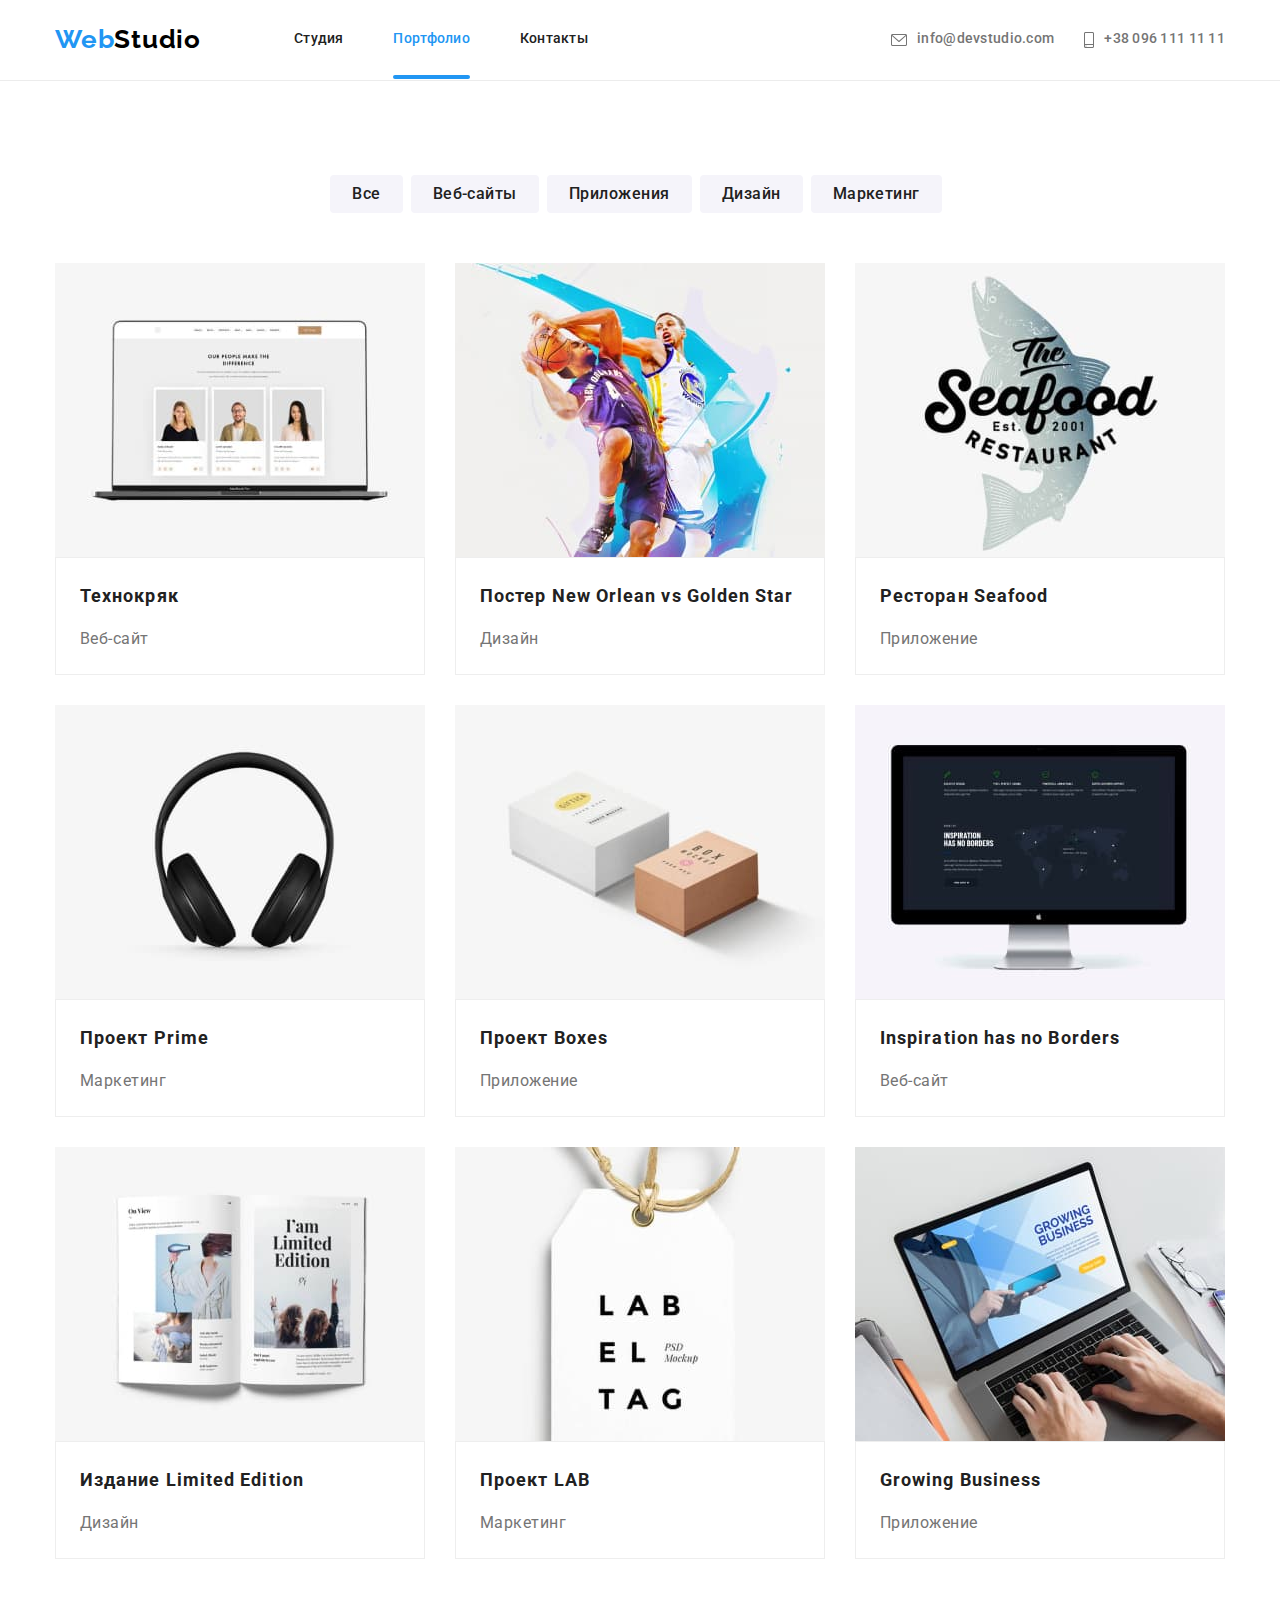
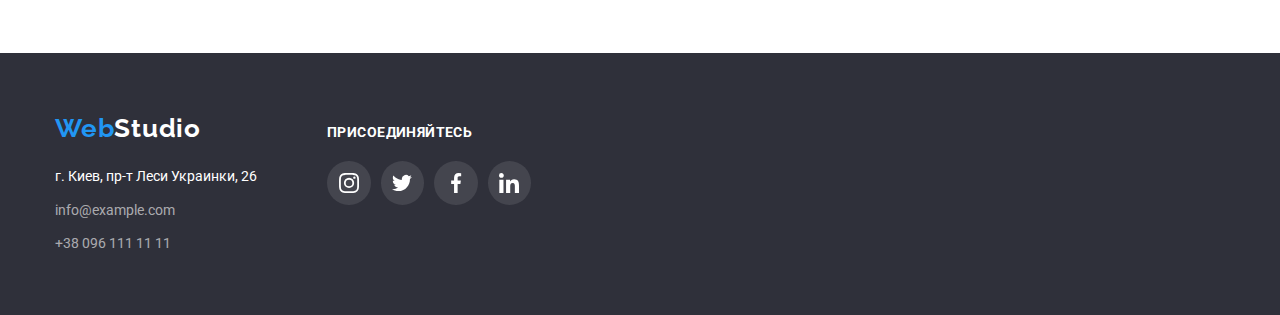
==== portfolio.html @ 1b3f319a "hw-07 start" ====
<!DOCTYPE html>
<html lang="en">
    <head>
        <meta charset="UTF-8">
        <!--  <meta name="viewport" content="width=device-width" initial-scale="1.0"> -->

        <link rel="preconnect" href="https://fonts.googleapis.com">
        <link rel="preconnect" href="https://fonts.gstatic.com" crossorigin>
        <link href="https://fonts.googleapis.com/css2?family=Raleway:wght@700&family=Roboto:wght@400;500;700;900&display=swap"
            rel="stylesheet">

     <!-- <link rel="stylesheet" href="./css/reset.css">  -->
        <link rel="stylesheet" href="./css/styles.css">
        <link rel="stylesheet" href="https://cdn.jsdelivr.net/npm/modern-normalize@1.1.0/modern-normalize.min.css">
        
        <title>portfolio</title>
    </head>
    <body>
        <header class="main-header">
            <div class="container box">
                <div class="logo main-logo">
                    <a href="#" class="logo-web" id="1">Web<span class=" logo-studio logo-web">Studio</span>
                    </a>
                </div>
                <nav>
                    <ul class="navigation">
                        <li class="nav-list"><a class="nav-link" href="./index.html">Студия</a></li>
                        <li class="nav-list">
                                <a class="nav-link port-nav-link-list port-portfolio" href="./portfolio.html">Портфолио</a>
                        </li>
                        <li class="nav-list"><a class="nav-link" href="">Кoнтакты</a></li>
                    </ul>
                </nav>
        
                <!-- e-mail address -->
                <a class="email" href="mailto:info@devstudio.com">info@devstudio.com</a>
                <!-- phone number-->
                <a class="tel" href="tel:+380961111111">+38 096 111 11 11</a>
            </div>
        </header>

        <main>

            <section class="port-main">
                <div class="container">
                    <div class="port-background">
                        
                        <ul class="port-filters">
                            <li><button class="port-button port-all" type="button">Все</button></li>
                            <li><button class="port-button port-web" type="button">Веб-сайты</button></li>
                            <li><button class="port-button port-apps" type="button">Приложeния</button></li>
                            <li><button class="port-button port-design" type="button">Дизайн</button></li>
                            <li><button class="port-button port-marketing" type="button">Маркетинг</button></li>
                           </ul>     

                        <ul class="port-projects">
                            <li class="port-project">
                                <div class="port-overlay-overflow">
                                    <div class="port-overlay">
                                            <p class="port-overlay-text">Ресурс предлагает комплексные предложения с разным уровнем функционала и сервисов. Все
                                                это позволит посетителю получить
                                                исчерпывающие сведения  о компании или частном лице.</p>
                                    </div>
                                </div>
                                <img src="./images/portfolio/Технокряк.jpg" class="photo" alt="фото">
                                <div class="port-title-link">
                                    <h3 class="port-title">Технокряк</h3>
                                    <p class="port-link">Веб-сайт</p>
                                </div>

                                
                            </li>
                            <li class="port-project">
                            <div class="port-overlay-overflow">
                                <div class="port-overlay">
                                    <p class="port-overlay-text">Ресурс предлагает...</p>
                                </div>
                            </div>
                                    <img src="./images/portfolio/ПостерNewOrleanvsGoldenStar.jpg" class="photo" alt="фото">
                                
                                <div class="port-title-link">
                                    <h3 class="port-title">Постер New Orlean vs Golden Star</h3>
                                    <p class="port-link">Дизайн</p>
                                </div>
                               
                            </li>
                            <li class="port-project">
                                <div class="port-overlay-overflow">
                                    <div class="port-overlay">
                                        <p class="port-overlay-text">Ресурс предлагает...</p>
                                    </div>
                                </div>
                                <img src="./images/portfolio/РесторанSeafood.jpg" class="photo" alt="фото">
                                <div class="port-title-link">
                                    <h3 class="port-title">Ресторан Seafood</h3>
                                    <p class="port-link">Приложение</p>
                                </div>
                            </li>
                            <li class="port-project">
                                <div class="port-overlay-overflow">
                                    <div class="port-overlay">
                                        <p class="port-overlay-text">Ресурс предлагает...</p>
                                    </div>
                                </div>
                                <img src="./images/portfolio/ПроектPrime.jpg" class="photo" alt="фото">
                                <div class="port-title-link">
                                    <h3 class="port-title">Проект Prime</h3>
                                    <p class="port-link">Маркетинг</p>
                                </div>
                            </li>
                            <li class="port-project">
                                <div class="port-overlay-overflow">
                                    <div class="port-overlay">
                                        <p class="port-overlay-text">Ресурс предлагает...</p>
                                    </div>
                                </div>
                                <img src="./images/portfolio/ПроектBoxes.jpg" class="photo" alt="фото">
                                <div class="port-title-link">
                                    <h3 class="port-title">Проект Boxes</h3>
                                    <p class="port-link">Приложение</p>
                                </div>
                            </li>
                            <li class="port-project">
                                <div class="port-overlay-overflow">
                                    <div class="port-overlay">
                                        <p class="port-overlay-text">Ресурс предлагает...</p>
                                    </div>
                                </div>
                                <img src="./images/portfolio/InspirationhasnoBorders.jpg" class="photo" alt="фото">
                                <div class="port-title-link">
                                    <h3 class="port-title">Inspiration has no Borders</h3>
                                    <p class="port-link">Веб-сайт</p>
                                </div>
                            </li>
                            <li class="port-project">
                                <div class="port-overlay-overflow">
                                    <div class="port-overlay">
                                        <p class="port-overlay-text">Ресурс предлагает...</p>
                                    </div>
                                </div>
                                <img src="./images/portfolio/ИзданиеLimitedEdition.jpg" class="photo" alt="фото">
                                <div class="port-title-link">
                                    <h3 class="port-title">Издание Limited Edition</h3>
                                    <p class="port-link">Дизайн</p>
                                </div>
                            </li>
                            <li class="port-project">
                                <div class="port-overlay-overflow">
                                    <div class="port-overlay">
                                        <p class="port-overlay-text">Ресурс предлагает...</p>
                                    </div>
                                </div>
                                <img src="./images/portfolio/ПроектLAB.jpg" class="photo" alt="фото">
                                <div class="port-title-link">
                                    <h3 class="port-title">Проект LAB</h3>
                                    <p class="port-link">Маркетинг</p>
                                </div>
                            </li>
                            <li class="port-project">
                                <div class="port-overlay-overflow">
                                    <div class="port-overlay">
                                        <p class="port-overlay-text">Ресурс предлагает...</p>
                                    </div>
                                </div>
                                <img src="./images/portfolio/GrowingBusiness.jpg" class="photo" alt="фото">
                                <div class="port-title-link">
                                    <h3 class="port-title">Growing Business</h3>
                                    <p class="port-link">Приложение</p>
                                </div>
                            </li>
                        </ul>
                    </div>
                </div>
            </section>

        </main>

        <footer class="footer">
            <div class="container footer-blocks">
                <div>
                    <div class="logo logo-footer">
                        <a href="" class="logo-web" id="1">Web<span class="logo-web logo-studio-footer">Studio</span>
                        </a>
                    </div>
                    <address class="address">
                        <p class="address-link address-city">г. Киев, пр-т Леси Украинки, 26</p>
                        <!-- e-mail address -->
                        <a href="mailto:info@example.com" class="address-link email-footer">info@example.com</a>
                        <!-- phone number-->
                        <a href="tel:+380961111111" class="address-link tel-footer">+38 096 111 11 11</a>
                    </address>
                </div>
                <div class="footer-social">
                    <p class="footer-list">Присоединяйтесь</p>
                    <ul class="footer-icons">
                        <li class="team-icon-list">
                            <a href="#" alt="social network" class="team-a-icons  footer-a-icons">
                                <svg class="team-list">
                                    <use href="./images/main/team-symbols.svg#icon-instagram" class="footer-icon">
                                    </use>
                                </svg>
                            </a>
                        </li>
                        <li class="team-icon-list">
                            <a href="#" alt="social network" class="team-a-icons  footer-a-icons">
                                <svg class="team-list">
                                    <use href="./images/main/team-symbols.svg#icon-twitter" class="footer-icon">
                                    </use>
                                </svg>
                            </a>
                        </li>
                        <li class="team-icon-list">
                            <a href="#" alt="social network" class="team-a-icons  footer-a-icons">
                                <svg class="team-list">
                                    <use href="./images/main/team-symbols.svg#icon-facebook" class="footer-icon">
                                    </use>
                                </svg>
                            </a>
                        </li>
                        <li class="team-icon-list">
                            <a href="#" alt="social network" class="team-a-icons  footer-a-icons">
                                <svg class="team-list">
                                    <use href="./images/main/team-symbols.svg#icon-linkedin" class="footer-icon">
                                    </use>
                                </svg>
                            </a>
                        </li>
                    </ul>
                </div>
            </div>
        </footer>
    </body>
</html>
---- css/styles.css ----
:root {
    --accent-color: #2196F3;
}

h1,
h2,
h3,
h4,
p {
    margin-top: 0;
    margin-bottom: 0;
    padding: 0;
}

img {
    display: block;
    padding-left: 0;
}

body {
    margin-left: auto;
    margin-right: auto;
}

html,
body, 
header,
footer,
.port-main {
    font-family: 'Roboto';
    font-style: normal;
    box-sizing: border-box;
    text-decoration: none;
}

link {
    text-decoration: none;
}

button {
    cursor: pointer;
    padding: 0;
}

ul, 
nl {
    list-style-type: NONE;
    font-size: 0;
    padding: 0;
}

.container {
    width: 1200px;
    margin-left: auto;
    margin-right: auto;
    padding-left: 15px;
    padding-right: 15px;
    box-sizing: border-box;
}

/*==================== HEADER ====================*/
.main-header {
    border-bottom: 1px solid #ECECEC;
}

.box { 
    padding-top: 24px;
    padding-bottom: 25px;   
    display: flex;
    align-items: center;
}

.main-logo {
    margin-right: 93px;
}

.logo {
    font-family: 'Raleway', sans-serif;
    font-weight: 700;
    font-size: 26px;
    line-height: 1.19;
    letter-spacing: 0.03em;
    text-decoration: none;
}

.logo-web {
    text-decoration: #FFF ;
    color: #2196F3;
    transition-property: text-decoration;
    transition: text-decoration 250ms cubic-bezier(0.4, 0, 0.2, 1);
}

.logo-studio {
    text-decoration: #FFF;
    color: #000000;
}

.logo-web:hover,
.logo-web:focus {
    text-decoration: 2px solid var(--accent-color) underline;
}

.navigation {
    top: 32px;
    width: 294px;
    display: flex;
    justify-content: space-between;
}

.nav-link {
    font-weight: 500;
    font-size: 14px;
    line-height: 1.14;
    letter-spacing: 0.02em;
    text-decoration: none;
    color: #212121;
    transition-property: color;
    transition: color 250ms cubic-bezier(0.4, 0, 0.2, 1);
}

.nav-list {
    position: relative;
}

     .nav-link-list::after,
.port-nav-link-list::after {
    content: "";

    position: absolute;
    left: 0;
    top:calc(50% + 40px - 4px);
    width: 100%;
    height: 4px;
    background-color: #2196F3;
    border-radius: 2px;
}

.nav-link:hover,
.nav-link:focus {
    color: var(--accent-color);
}

.nav-mail {
    position: relative;
}

.email {
    margin-right: 30px;
    margin-left: auto;
}

.email,
.tel {
    display: block;
    font-weight: 500;
    font-size: 14px;
    line-height: 1.14;
    letter-spacing: 0.02em;
    text-decoration: none;

    color: #757575;
    transition-property: color;
    transition: color 250ms cubic-bezier(0.4, 0, 0.2, 1);
}

.email::before,
.tel::before {
    content: "";
    display: inline-block;
    vertical-align: middle;
    margin-right: 10px;
    background-repeat: no-repeat;
    background-size: contain;
    color: #757575;
    fill: #757575;
}

.email::before {
    width: 16px;
    height: 12px;
    background-image: url(../images/main/header/envelope.svg);
    fill: #757575;
    transition-property: background-image;
    transition: background-image 250ms cubic-bezier(0.4, 0, 0.2, 1);
}

.tel::before {
    width: 10px;
    height: 16px;
    background-image: url(../images/main/header/smartphone.svg);
    transition-property: background-image;
    transition: background-image 250ms cubic-bezier(0.4, 0, 0.2, 1)
}

.tel:hover::before,
.tel:focus::before {
    background-image: url(../images/main/header/smartphone-hover.svg);
}

.email:hover::before,
.email:focus::before {    
    background-image: url(../images/main/header/envelope-hover.svg);
}

.email:hover,
.email:focus,
.tel:hover,
.tel:focus {
    color: var(--accent-color);
}


/*==================== /HEADER ====================*/








/*==================== MAIN ====================*/


/* =================== MODAL ====================*/

.backdrop {
    position: fixed;
    top: 0;
    left: 0;
    width: 100%;
    height: 100%;
    background-color: rgba(0, 0, 0, 0.1);
    opacity: 1;
    transition: opacity 250ms cubic-bezier(0.4, 0, 0.2, 1);
}

.backdrop.is-hidden {
    opacity: 0;
    pointer-events: none;
    transform: translate(-50%, -50%) scale(1.1);
}

.backdrop.is-hidden .modal {
    opacity: 0;
}

.modal {
    position: absolute;
    top: 50%;
    left: 50%;
    width: 528px;
    min-height: 581px;
    padding: 40px;
    transform: translate(-50%, -50%) scale(1);
    opacity: 1;

    background: #FFFFFF;
    box-shadow: 0px 1px 3px rgba(0, 0, 0, 0.12), 
                0px 1px 1px rgba(0, 0, 0, 0.14), 
                0px 2px 1px rgba(0, 0, 0, 0.2);
    border-radius: 4px;
    
    transition: transform 250ms cubic-bezier(0.4, 0, 0.2, 1),
                  opacity 250ms cubic-bezier(0.4, 0, 0.2, 1);
}

.mdl-button {
    position: absolute;
    top: 8px;
    right: 8px;
    width: 30px;
    height: 30px;
    border: 0;
    margin: 0;
    background-color: #fff;
}

.cls-mdl-button-svg {
    height: 30px;
    width: 30px;
    fill: #000000;
    border-radius: 50%;
    border: 1px solid rgba(0, 0, 0, 0.1);
    transition: fill 250ms cubic-bezier(0.4, 0, 0.2, 1);
}

.cls-mdl-button-svg:hover,
.cls-mdl-button-svg:focus {
    fill: var(--accent-color);
}

.form-title {
    font-weight: 700;
    font-size: 20px;
    line-height: 1.15;
    text-align: center;
    letter-spacing: 0.03em;
    margin-bottom: 12px;

    color: #212121;
}

.form-input {
    display: flex;
    flex-direction: column;
    margin-bottom: 10px;
}

.form-list-name {
    display: flex;
    flex-direction: column;
    margin-bottom: 4px;
    font-weight: 400;
    font-size: 12px;
    line-height: 1.12;
    letter-spacing: 0.01em;

    color: #757575;
}

.form-input-field {
    width: 100%;
    padding: 11px 12px;
    padding-left: 42px;
    /* border: 1px solid rgba(33, 33, 33, 0.2); */
    border: none;
    border-radius: 4px;
    font-size: 14px;
    outline: none;
}

.f-svg {
    position: relative;
    margin-bottom: 10px;
    cursor: pointer;
    border: 1px solid rgba(33, 33, 33, 0.2);
    border-radius: 4px;
    transition: border-color 250ms cubic-bezier(0.4, 0, 0.2, 1);
}

.f-svg:hover,
.f-svg:focus {
    /* fill: var(--accent-color); */
    border: 1px solid var(--accent-color);
    /* border-radius: 4px; */
}

.form-svg {
    position: absolute;
    content: "";
    display: inline-block;
    top: 50%;
    left: 12px;
    transform: translateY(-50%);
    background-repeat: no-repeat;
    background-size: contain;
    width: 18px;
    height: 18px;
    fill: #212121;
    transition: fill 250ms cubic-bezier(0.4, 0, 0.2, 1);
} 

.f-svg:hover .form-svg {
    fill: var(--accent-color);
}

.f-svg:focus .form-svg {
    fill: var(--accent-color);
}

.form-solusion {
    font-weight: 400;
    font-size: 14px;
    line-height: 1.71;
    letter-spacing: 0.03em;
    margin-bottom: 30px;

    color: #757575;
}

.form-button {
    display: flex;
    align-items: center;
    text-align: center;
    margin-left: auto;
    margin-right: auto;
    font-weight: 700;
    font-size: 16px;
    line-height: 1.98;
    
    letter-spacing: 0.06em;
    padding: 10px 55px;
    color: #FFFFFF;
    background: #188CE8;
    /* box-shadow: 0px 4px 4px rgba(0, 0, 0, 0.15); */
    border-radius: 4px;
    border-color: #188CE8;
    transition: border-color 250ms cubic-bezier(0.4, 0, 0.2, 1),
                box-shadow 250ms cubic-bezier(0.4, 0, 0.2, 1);
}

.form-button:hover,
.form-button:focus {
    box-shadow: 0px 4px 4px rgba(0, 0, 0, 0.15);
}

.form-input-field input::placeholder {
    color: #757575;
}

.label-checkbox {
    position: relative;
    display: inline-block;
    align-items: center;
    text-align: right;
    padding-right: 12px;
    margin-bottom: 30px;
    width: 100%;
    font-weight: 400;
    font-size: 14px;
    line-height: 1.71;
    letter-spacing: 0.03em;
    color: #757575;
}

/* .visuality-hidden {
    position: absolute;
    width: 1px;
    height: 1px;
    padding: 0;
    margin: -1px;
    border: 0;
    clip: rect(0 0 0 0);
    overflow: hidden;
} */

.form-checkbox  {
    appearance: none;
    position: absolute;
    left: 12px;
    top: 50%;
    transform: translateY(-50%);
    width: 16px;
    height: 15px;
    background-image: url(../images/icon-not-check.svg);
}

.form-checkbox:checked {
    background-image: url(../images/icon-check.svg);
}

.contract {
    font-weight: 400;
    font-size: 14px;
    line-height: 1.71;
    letter-spacing: 0.03em;
    color: var(--accent-color);
}

.form-comment {
    resize: none;
    font-weight: 400;
    font-size: 14px;
    line-height: 1.12;
    letter-spacing: 0.01em;
    padding: 12px 16px;
}

/* =================== /MODAL ====================*/





/* =================== HERO ======================*/
.hero {    
    width: 1600px;
    margin-left: auto;
    margin-right: auto;
    padding-top: 200px;
    align-items: center;
    padding-bottom: 200px;
}

.with-img {
    background-image: 
        linear-gradient(to top,
        rgba(47, 48, 58, 0.4),
        rgba(47, 48, 58, 0.4)),
        url("../images/main/bckgrnd-img.jpg"),
        linear-gradient(to top,
                #2F303A,
                #2F303A);
        content: "";
        background-repeat: no-repeat;
}

.hero-title {
    font-weight: 900;
    font-size: 44px;
    line-height: 1.36;
    text-align: center;
    letter-spacing: 0.06em;
    text-transform: uppercase;
    color: #FFFFFF;
    margin-bottom: 30px;
}

.button {
    width: 200px;
    height: 50px;
    margin-right: auto;
    margin-left: auto;
    display: block;

    background: #2196F3;
    border: 0px;
    box-shadow: 0px 4px 4px rgba(0, 0, 0, 0.15);
    border-radius: 4px;

    font-weight: 700;
    font-size: 16px;
    line-height: 1.88;
    align-items: center;
    text-align: center;
    letter-spacing: 0.06em;
    color: #FFFFFF;

    /* transition-property: background-color;
    transition-duration: 250ms;*/
    transition-property: background-color;
    transition: 250ms cubic-bezier(0.4, 0, 0.2, 1);
}

.button:hover,
.button:focus {
    background-color: tomato;
    border-color: #FFFFFF;
}

/* =================== /HERO ====================*/








/* =================== destination ====================*/

.destination {
    padding-top: 94px;
    padding-bottom: 94px;
}

.destination-item {
    display: flex;
    justify-content: space-between;
}

.destination-box {
    width:calc((100% - 30px*3)/4) ;
    font-size: 1rem;
}

.dest-befor {
    height: 120px;
    display: flex;
    justify-content: center;
    align-items: center;
    background-color: #F5F4FA;
    border: none;
    transition-property: filter, border;
    transition: filter 250ms cubic-bezier(0.4, 0, 0.2, 1),
                border 250ms cubic-bezier(0.4, 0, 0.2, 1);
}

.dest-befor:hover {
    filter: drop-shadow(0px 4px 4px rgba(0, 0, 0, 0.25));
    border: 1px solid #000000;
}

.dest-img {
    width: 70px;
    height: 70px;
}
/* =================== /destination ====================*/





/* =================== business-photo ====================*/
.title-item {
    font-weight: 700;
    font-size: 14px;
    line-height: 1.14;
    letter-spacing: 0.03em;
    text-transform: uppercase;
    padding-top: 30px;
    margin-bottom: 10px;
    color: #212121;
}

.link {
    font-weight: 400;
    font-size: 14px;
    line-height: 1.71;
    letter-spacing: 0.03em;
    color: #757575;
}

.business-photo {
    padding-bottom: 94px;
}

.business-photo-title {
    text-align: center;
    font-weight: 700;
    font-size: 36px;
    line-height: 1.17;
    letter-spacing: 0.03em;
    margin-bottom: 50px;

    color: #212121;
}

.business-photo-item {
    display: flex;
    flex-direction: row;
    justify-content: space-between;
}

.business-photo-img {
    position: relative;
    width: calc((100% - 30px*2)/3);
}

.business-block {
    position: absolute;
    width: 100%;
    height: 70px;
    align-items: center;
    bottom: 0;
    display: flex;
    justify-content:  center;

    background-color: rgba(47, 48, 58, 0.8);
}

.bsn-info {
    font-weight: 700;
    font-size: 14px;
    line-height: 1.12;
    /* text-align: center; */
    letter-spacing: 0.03em;
    text-transform: uppercase;

    color: #FFFFFF;
}



/* =================== /business-photo ====================*/









/* =================== personal ====================*/
.personal {
    background-color: #F5F4FA;
    padding-top: 94px;
    padding-bottom: 94px;
}

.personal-title {
    font-style: normal;
    font-weight: 700;
    font-size: 36px;
    line-height: 1.17;
    text-align: center;
    letter-spacing: 0.03em;
    margin-bottom: 50px;

    color: #212121;
}

.team {
    display: flex;
    justify-content: space-between;
}

.own-data {
    background: #FFFFFF; 
    text-align: center;
}

.name-job {
    box-shadow: 
        0px 1px 3px rgba(0, 0, 0, 0.12), 
        0px 1px 1px rgba(0, 0, 0, 0.14), 
        0px 2px 1px rgba(0, 0, 0, 0.2);
    border-radius: 0px 0px 4px 4px; 
}

.name {
    padding-top: 30px;
    padding-bottom: 10px;
    font-weight: 500;
    font-size: 16px;
    line-height: 1.17;
    letter-spacing: 0.03em;

    color: #212121;
}

.job-name {
    font-weight: 400;
    font-size: 16px;
    line-height: 1.19;

    color: #757575;
}

.team-icons {
    display: flex;
    padding: 16px 32px 30px 32px;
    justify-content: space-between;
    fill: #AFB1B8;
}

.team-icon-list {
    width:calc((100% - 3 * 10px)/4);
}

.team-a-icons {
    width: 100%;
    height: 44px;
    border-radius: 50%;
    display: flex;
    justify-content: center;
    align-items: center;
    background-color: #fff;
    border-color: #FFFFFF;
    fill: #AFB1B8;
    transition-property: fill;
    transition: fill 250ms cubic-bezier(0.4, 0, 0.2, 1),
                background-color 250ms cubic-bezier(0.4, 0, 0.2, 1)
}

.team-a-icons:hover,
.team-a-icons:focus {
    border-radius: 50%;
    fill: #FFFFFF;
    background-color: #2196F3;
    border: #2196F3;
    outline: none;
}

.team-list {
    content: "";
    background-repeat: no-repeat;
    width: 20px;
    height: 20px;
    background-size: contain;
}
/* =================== /personal ====================*/





/* =================== clients ====================*/
.clients {
    padding: 94px 0px;
}

.clients-title {
    margin-bottom: 50px;
    font-weight: 700;
    font-size: 36px;
    line-height: 42px;
    text-align: center;
    letter-spacing: 0.03em;

    color: #212121;
}

.clients-icons {
    display: flex;
    justify-content: space-between;
}

.clients-icon-list {
    width:calc((100% - 5*30px)/6);
    height: 92px;
}

.clients-link {
    width: 100%;
    height: 100%;
    display: flex;
    justify-content: center;
    align-items: center;
    background-color: #fff;
    border: 1px solid #AFB1B8;
    border-radius: 4px;
    fill: #AFB1B8;
    transition-property: fill;
    transition: fill 250ms cubic-bezier(0.4, 0, 0.2, 1),
                border 250ms cubic-bezier(0.4, 0, 0.2, 1);
}

.clients-link:focus,
.clients-link:hover {
    outline: none;
    border: 1px solid var(--accent-color);
    fill: var(--accent-color);
}

.clients-list {
    width: 106px;
    height: 60px;
    border: none;
}
/* =================== /clients ====================*/


/*==================== /MAIN ====================*/




/*==================== FOOTER ====================*/
.footer {
    background-color: #2F303A;
    padding: 60px 0px;
    /*  margin-top: -85px; */
    display: flex;
    flex-direction: column;
}

.footer-blocks {
    display: flex;
}

.logo-footer {
    margin-bottom: 20px;
}

.logo-studio-footer {
    color: #FFFFFF;
}

.address {
    color: rgba(255, 255, 255, 0.6);
    display: flex;
    flex-direction: column;
    font-style: normal;
}

.address-link {
    font-weight: 400;
    font-size: 14px;
    line-height: 1.74;
    color: rgba(255, 255, 255, 0.6);
    text-decoration: none;
}

.email-footer {
    margin: 10px 0 8px 0;
}

.address-city {
    color: #FFFFFF;
}

.footer-social {
    padding-left: 70px;
    padding-top: 12px;
    margin-right: 93px;
}

.footer-list {
    font-weight: 700;
    font-size: 14px;
    line-height: 1.12;
    letter-spacing: 0.03em;
    text-transform: uppercase;
    margin-bottom: 20px;

    color: #FFFFFF;
}

.footer-icons {
    display: flex;
    justify-content: space-between;
    width: 204px;
}

.footer-a-icons {
    border: 0;
    border-radius: 50%;
    background: rgba(255, 255, 255, 0.1);
    fill: #FFFFFF;
    outline: none;
    transition-property: background-color;
    transition: background-color 250ms cubic-bezier(0.4, 0, 0.2, 1);
}

.footer-a-icons:hover,
.footer-a-icon:focus {
    background-color: #2196F3;
    outline: none;
}

.footer-form {
    padding-top: 12px;
}

.footer-form-title {
    margin-bottom: 20px;
    font-weight: 700;
    font-size: 14px;
    line-height: 1.12;
    letter-spacing: 0.03em;
    text-transform: uppercase;

    color: #FFFFFF;
}

.footer-input {
    width: 358px;
    padding: 15px 16px;
    padding: 14px 16px;
    margin-right: 12px;
    font-size: 16px;
    color: #FFF;
    background-color: #2F303A;
    border: 1px solid rgba(255, 255, 255, 0.3);
    filter: drop-shadow(0px 4px 4px rgba(0, 0, 0, 0.15));
    border-radius: 4px;
}

.footer-form-btn {
    position: relative;
    text-align: start;
    padding: 0 28px;
    width: 200px;
    height: 50px;
    cursor: pointer;

    font-weight: 700;
    font-size: 16px;
    line-height: 1.75;
    letter-spacing: 0.06em;    
    color: #FFF;
    background: #2196F3;
    box-shadow: 0px 4px 4px rgba(0, 0, 0, 0.15);
    border-radius: 4px;
    border-color: #2196F3;
    outline: none;
}

.footer-send-svg {
    position: absolute;
    top: 50%;
    right: 28px;
    transform: translateY(-50%);
    content: "";
    width: 24px;
    height: 24px;
    
    padding: 0;
    background-repeat: no-repeat;
    background-size: contain;
    
    fill: #FFF;
}

.f-s {
    width: 24px;
    height: 24px;
}

/*==================== /FOOTER ====================*/









/*==================== PORTFOLIO-MAIN ====================*/
/*
.port-background {
    filter: drop-shadow(0px 4px 4px rgba(0, 0, 0, 0.25));
} */

.port-portfolio {
    color: var(--accent-color);
}
.port-main {
    padding: 94px 0px 94px 0px;
}

.port-box {
    display: flex;
    flex-direction: row;
    align-items: center;
}

.port-filters {
    margin-bottom: 50px;
    justify-content: center;
    display: flex;
    flex-direction: row;
    text-align: center;
}

.port-button {
    padding: 6px 22px;
    background-color: #F5F4FA;
    font-weight: 500;
    font-size: 16px;
    line-height: 1.625;
    letter-spacing: 0.03em;
    margin-right: 8px;
    border-radius: 4px;
    border: #F5F4FA;
    
    color: #212121;
    transition-property: filter;
    transition: filter 250ms cubic-bezier(0.4, 0, 0.2, 1),
        background-color 250ms cubic-bezier(0.4, 0, 0.2, 1),
        color 250ms cubic-bezier(0.4, 0, 0.2, 1);
}

.port-button:hover,
.port-button:focus {
    background-color: #2196F3;
    color: #FFFFFF;
    filter: drop-shadow(0px 4px 4px rgba(0, 0, 0, 0.25));
    outline: none;
}

.port-projects {
    display: flex;
    flex-wrap: wrap;
    gap: 30px;
}

.port-project {
    position: relative;
    width:calc((100% - 2*30px)/3);
    background: #FFFFFF;
    overflow: hidden;
    transition-property: filter;
    transition: filter 250ms cubic-bezier(0.4, 0, 0.2, 1);
}

.port-overlay-overflow {
    display: inline-block;
    content: "";
    position: absolute;
    top: 0;
    left: 0;
    width: 100%;
    height: 294px;
    overflow: hidden;
}

.port-overlay {
    display: inline-block;
    content: "";
    position: absolute;
    top: 0;
    left: 0;
    width: 100%;
    height: 100%;
    padding: 63px 24px;
    background-color: var(--accent-color);
    opacity: 0.9;
    /* background: rgba(33, 150, 243, 0.9); */
    outline: var(--accent-color);
    transform: translateY(100%);
    transition-property: transform;
    transition: transform 250ms cubic-bezier(0.4, 0, 0.2, 1);
}

.port-overlay-text {
    font-weight: 400;
    font-size: 18px;
    line-height: 1.56;
    letter-spacing: 0.03em;

    color: #FFFFFF;
}

.port-project:hover .port-overlay {
    transform: translateY(0%);
}

.port-project:hover {
    filter: drop-shadow(0px 4px 4px rgba(0, 0, 0, 0.25));   
}

.port-title-link {
    padding: 20px 24px 20px 24px;
    border: 1px solid #EEEEEE;
}

.port-title {
    margin-bottom: 10px;
    font-weight: 700;
    font-size: 18px;
    line-height: 2;
    letter-spacing: 0.06em;

    color: #212121;
}

.port-link {
    font-weight: 400;
    font-size: 16px;
    line-height: 1.88;
    letter-spacing: 0.03em;

    color: #757575;
}

/*==================== /PORT-MAIN ====================*/
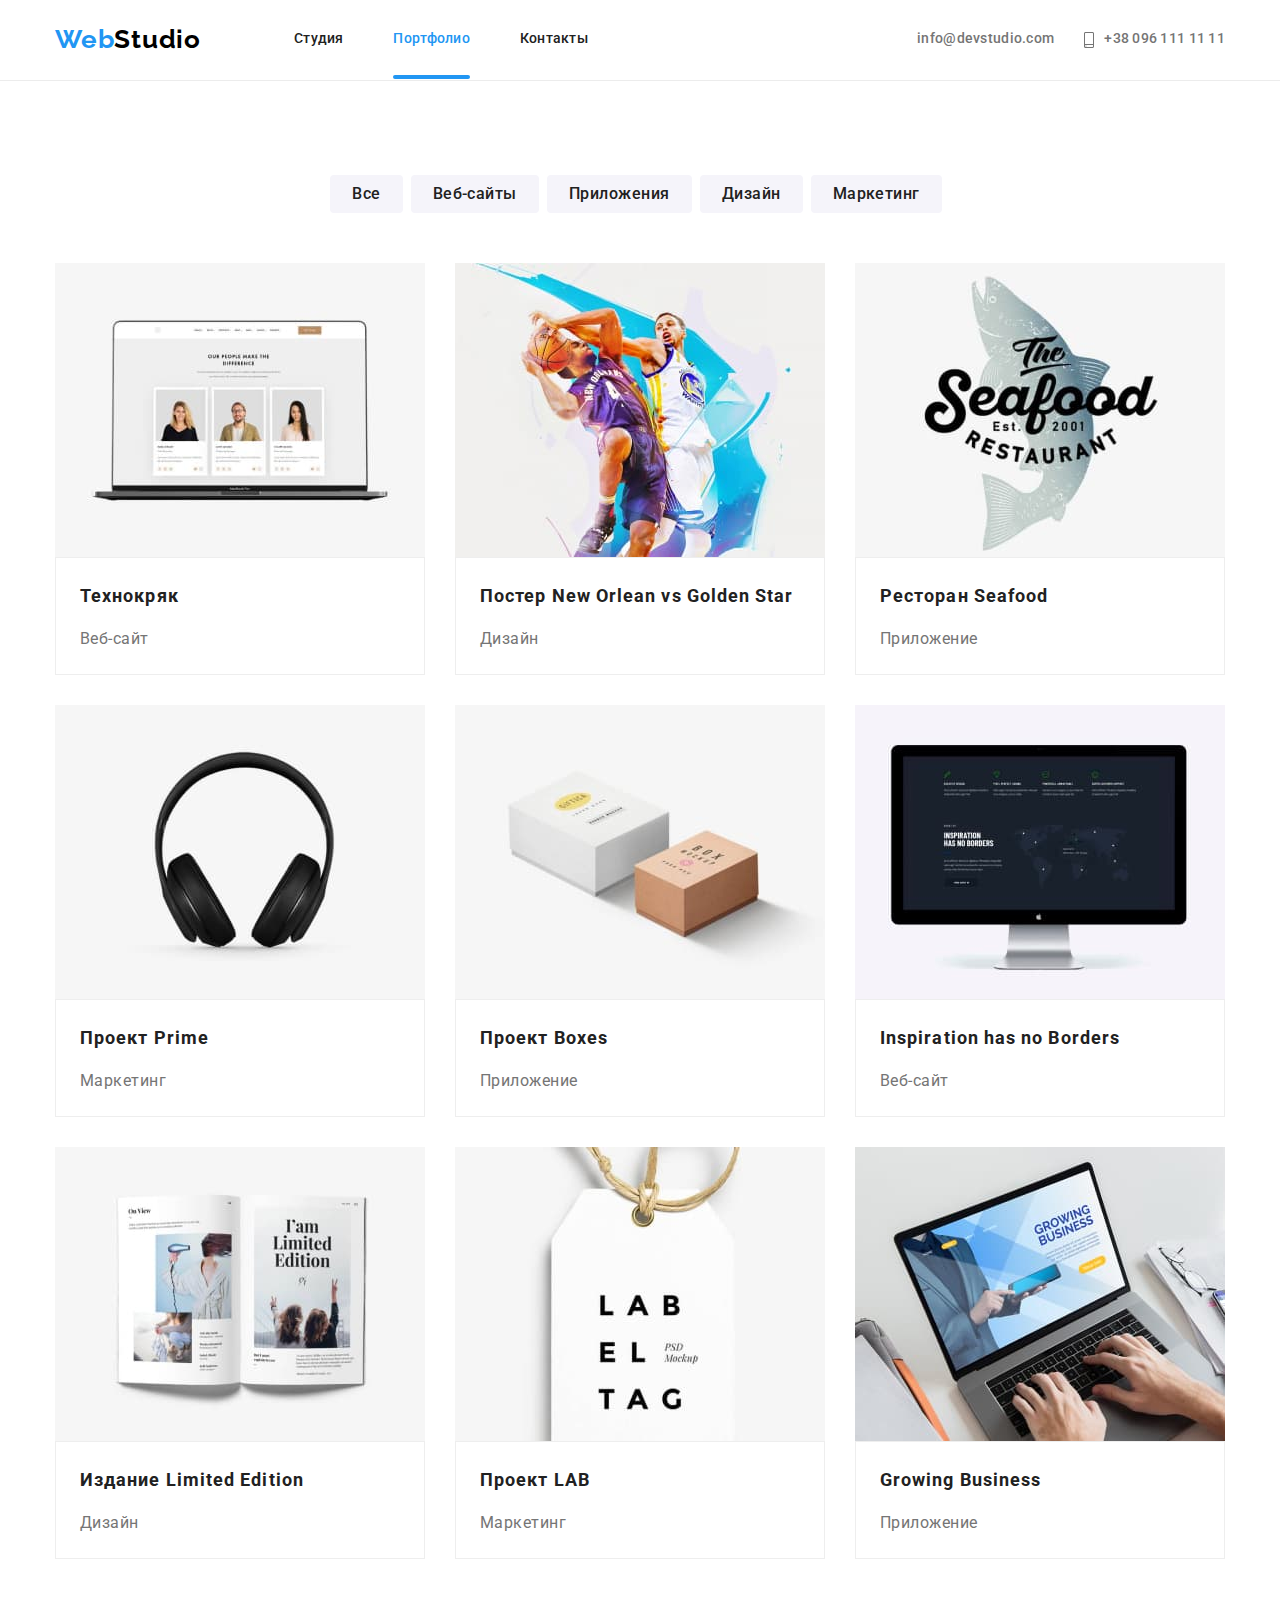
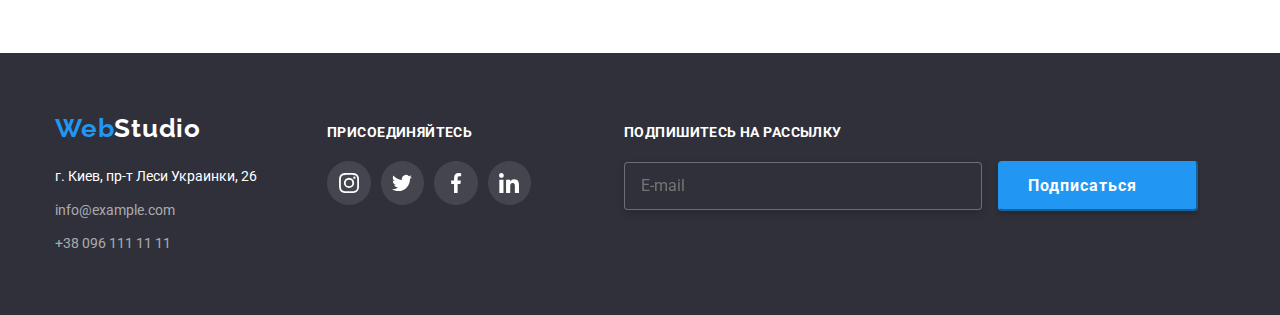
==== commit bd2acc60: "first" ====
--- a/portfolio.html
+++ b/portfolio.html
@@ -195,9 +195,18 @@
                     <p class="footer-list">Присоединяйтесь</p>
                     <ul class="footer-icons">
                         <li class="team-icon-list">
+                            <a href="https://www.instagram.com
+                " alt="instagram" class="team-a-icons  footer-a-icons">
+                                <svg class="team-list">
+                                    <use href="./images/sprite.svg#instagram" class="footer-icon">
+                                    </use>
+                                </svg>
+                            </a>
+                        </li>
+                        <li class="team-icon-list">
                             <a href="#" alt="social network" class="team-a-icons  footer-a-icons">
                                 <svg class="team-list">
-                                    <use href="./images/main/team-symbols.svg#icon-instagram" class="footer-icon">
+                                    <use href="./images/sprite.svg#twitter" class="footer-icon">
                                     </use>
                                 </svg>
                             </a>
@@ -205,7 +214,7 @@
                         <li class="team-icon-list">
                             <a href="#" alt="social network" class="team-a-icons  footer-a-icons">
                                 <svg class="team-list">
-                                    <use href="./images/main/team-symbols.svg#icon-twitter" class="footer-icon">
+                                    <use href="./images/sprite.svg#facebook" class="footer-icon">
                                     </use>
                                 </svg>
                             </a>
@@ -213,21 +222,22 @@
                         <li class="team-icon-list">
                             <a href="#" alt="social network" class="team-a-icons  footer-a-icons">
                                 <svg class="team-list">
-                                    <use href="./images/main/team-symbols.svg#icon-facebook" class="footer-icon">
-                                    </use>
-                                </svg>
-                            </a>
-                        </li>
-                        <li class="team-icon-list">
-                            <a href="#" alt="social network" class="team-a-icons  footer-a-icons">
-                                <svg class="team-list">
-                                    <use href="./images/main/team-symbols.svg#icon-linkedin" class="footer-icon">
+                                    <use href="./images/sprite.svg#linkedin" class="footer-icon">
                                     </use>
                                 </svg>
                             </a>
                         </li>
                     </ul>
                 </div>
+                <form class="footer-form">
+                    <h3 class="footer-form-title">Подпишитесь на рассылку</h3>
+                    <input type="email" placeholder="E-mail" class="footer-input">
+                    <button type="submit" class="footer-form-btn">Подписаться
+                        <svg class="footer-send-svg">
+                            <use href="./modal/modal-symbols.svg#send" class="f-s"></use>
+                        </svg>
+                    </button>
+                </form>
             </div>
         </footer>
     </body>
--- a/css/styles.css
+++ b/css/styles.css
@@ -1,14 +1,17 @@
 :root {
     --accent-color: #2196F3;
-}
+    --main-color-light-theme: #212121;
+    --main-color-dark-theme: #FFFFFF;
+}
+
+
 
 h1,
 h2,
 h3,
 h4,
 p {
-    margin-top: 0;
-    margin-bottom: 0;
+    margin: 0;
     padding: 0;
 }
 
@@ -58,6 +61,10 @@
     box-sizing: border-box;
 }
 
+section {
+    margin-bottom: 94px;
+}
+
 /*==================== HEADER ====================*/
 .main-header {
     border-bottom: 1px solid #ECECEC;
@@ -113,7 +120,7 @@
     line-height: 1.14;
     letter-spacing: 0.02em;
     text-decoration: none;
-    color: #212121;
+    color: var(--main-color-light-theme);
     transition-property: color;
     transition: color 250ms cubic-bezier(0.4, 0, 0.2, 1);
 }
@@ -151,7 +158,7 @@
 
 .email,
 .tel {
-    display: block;
+    display: inline-block;
     font-weight: 500;
     font-size: 14px;
     line-height: 1.14;
@@ -159,7 +166,6 @@
     text-decoration: none;
 
     color: #757575;
-    transition-property: color;
     transition: color 250ms cubic-bezier(0.4, 0, 0.2, 1);
 }
 
@@ -171,16 +177,24 @@
     margin-right: 10px;
     background-repeat: no-repeat;
     background-size: contain;
-    color: #757575;
-    fill: #757575;
-}
-
+    /* color: #757575; */
+    fill: red;
+}
+
+/* envelope */
 .email::before {
+    content: "";
+    display: inline-block;
     width: 16px;
     height: 12px;
-    background-image: url(../images/main/header/envelope.svg);
+    vertical-align: middle;
+    margin-right: 10px;
+    background-repeat: no-repeat;
+    background-size: contain;
+    /* background-color: #655092; */
+    background-image: url(../images/sprite.svg#envelope);
+    
     fill: #757575;
-    transition-property: background-image;
     transition: background-image 250ms cubic-bezier(0.4, 0, 0.2, 1);
 }
 
@@ -298,7 +312,7 @@
     letter-spacing: 0.03em;
     margin-bottom: 12px;
 
-    color: #212121;
+    color: var(--main-color-light-theme);
 }
 
 .form-input {
@@ -357,7 +371,7 @@
     background-size: contain;
     width: 18px;
     height: 18px;
-    fill: #212121;
+    fill: var(--main-color-light-theme);
     transition: fill 250ms cubic-bezier(0.4, 0, 0.2, 1);
 } 
 
@@ -391,7 +405,7 @@
     
     letter-spacing: 0.06em;
     padding: 10px 55px;
-    color: #FFFFFF;
+    color: var(--main-color-dark-theme);
     background: #188CE8;
     /* box-shadow: 0px 4px 4px rgba(0, 0, 0, 0.15); */
     border-radius: 4px;
@@ -472,19 +486,18 @@
 
 
 
-
 /* =================== HERO ======================*/
 .hero {    
     width: 1600px;
     margin-left: auto;
     margin-right: auto;
     padding-top: 200px;
+    padding-bottom: 200px;
     align-items: center;
-    padding-bottom: 200px;
 }
 
 .with-img {
-    background-image: 
+    background-image:
         linear-gradient(to top,
         rgba(47, 48, 58, 0.4),
         rgba(47, 48, 58, 0.4)),
@@ -503,7 +516,7 @@
     text-align: center;
     letter-spacing: 0.06em;
     text-transform: uppercase;
-    color: #FFFFFF;
+    color: var(--main-color-dark-theme);
     margin-bottom: 30px;
 }
 
@@ -525,7 +538,7 @@
     align-items: center;
     text-align: center;
     letter-spacing: 0.06em;
-    color: #FFFFFF;
+    color: var(--main-color-dark-theme);
 
     /* transition-property: background-color;
     transition-duration: 250ms;*/
@@ -536,7 +549,7 @@
 .button:hover,
 .button:focus {
     background-color: tomato;
-    border-color: #FFFFFF;
+    border-color: var(--main-color-dark-theme);
 }
 
 /* =================== /HERO ====================*/
@@ -550,10 +563,9 @@
 
 /* =================== destination ====================*/
 
-.destination {
-    padding-top: 94px;
+/* .destination {
     padding-bottom: 94px;
-}
+} */
 
 .destination-item {
     display: flex;
@@ -592,8 +604,8 @@
 
 
 
-/* =================== business-photo ====================*/
-.title-item {
+
+.destination-title-item {
     font-weight: 700;
     font-size: 14px;
     line-height: 1.14;
@@ -601,10 +613,10 @@
     text-transform: uppercase;
     padding-top: 30px;
     margin-bottom: 10px;
-    color: #212121;
-}
-
-.link {
+    color: var(--main-color-light-theme);
+}
+
+.destination-link {
     font-weight: 400;
     font-size: 14px;
     line-height: 1.71;
@@ -612,9 +624,13 @@
     color: #757575;
 }
 
-.business-photo {
+
+
+/* =================== business-photo ====================*/
+
+/* .business-photo {
     padding-bottom: 94px;
-}
+} */
 
 .business-photo-title {
     text-align: center;
@@ -624,7 +640,7 @@
     letter-spacing: 0.03em;
     margin-bottom: 50px;
 
-    color: #212121;
+    color: var(--main-color-light-theme);
 }
 
 .business-photo-item {
@@ -658,11 +674,8 @@
     letter-spacing: 0.03em;
     text-transform: uppercase;
 
-    color: #FFFFFF;
-}
-
-
-
+    color: var(--main-color-dark-theme);
+}
 /* =================== /business-photo ====================*/
 
 
@@ -676,8 +689,6 @@
 /* =================== personal ====================*/
 .personal {
     background-color: #F5F4FA;
-    padding-top: 94px;
-    padding-bottom: 94px;
 }
 
 .personal-title {
@@ -689,7 +700,7 @@
     letter-spacing: 0.03em;
     margin-bottom: 50px;
 
-    color: #212121;
+    color: var(--main-color-light-theme);
 }
 
 .team {
@@ -698,7 +709,7 @@
 }
 
 .own-data {
-    background: #FFFFFF; 
+    background: var(--main-color-dark-theme); 
     text-align: center;
 }
 
@@ -718,7 +729,7 @@
     line-height: 1.17;
     letter-spacing: 0.03em;
 
-    color: #212121;
+    color: var(--main-color-light-theme);
 }
 
 .job-name {
@@ -748,7 +759,7 @@
     justify-content: center;
     align-items: center;
     background-color: #fff;
-    border-color: #FFFFFF;
+    border-color: var(--main-color-dark-theme);
     fill: #AFB1B8;
     transition-property: fill;
     transition: fill 250ms cubic-bezier(0.4, 0, 0.2, 1),
@@ -778,9 +789,9 @@
 
 
 /* =================== clients ====================*/
-.clients {
+/* .clients {
     padding: 94px 0px;
-}
+} */
 
 .clients-title {
     margin-bottom: 50px;
@@ -790,7 +801,7 @@
     text-align: center;
     letter-spacing: 0.03em;
 
-    color: #212121;
+    color: var(--main-color-light-theme);
 }
 
 .clients-icons {
@@ -856,7 +867,7 @@
 }
 
 .logo-studio-footer {
-    color: #FFFFFF;
+    color: var(--main-color-dark-theme);
 }
 
 .address {
@@ -879,7 +890,7 @@
 }
 
 .address-city {
-    color: #FFFFFF;
+    color: var(--main-color-dark-theme);
 }
 
 .footer-social {
@@ -896,7 +907,7 @@
     text-transform: uppercase;
     margin-bottom: 20px;
 
-    color: #FFFFFF;
+    color: var(--main-color-dark-theme);
 }
 
 .footer-icons {
@@ -909,7 +920,7 @@
     border: 0;
     border-radius: 50%;
     background: rgba(255, 255, 255, 0.1);
-    fill: #FFFFFF;
+    fill: var(--main-color-dark-theme);
     outline: none;
     transition-property: background-color;
     transition: background-color 250ms cubic-bezier(0.4, 0, 0.2, 1);
@@ -933,7 +944,7 @@
     letter-spacing: 0.03em;
     text-transform: uppercase;
 
-    color: #FFFFFF;
+    color: var(--main-color-dark-theme);
 }
 
 .footer-input {
@@ -1010,7 +1021,7 @@
     color: var(--accent-color);
 }
 .port-main {
-    padding: 94px 0px 94px 0px;
+    padding-top: 94px;
 }
 
 .port-box {
@@ -1038,7 +1049,7 @@
     border-radius: 4px;
     border: #F5F4FA;
     
-    color: #212121;
+    color: var(--main-color-light-theme);
     transition-property: filter;
     transition: filter 250ms cubic-bezier(0.4, 0, 0.2, 1),
         background-color 250ms cubic-bezier(0.4, 0, 0.2, 1),
@@ -1048,7 +1059,7 @@
 .port-button:hover,
 .port-button:focus {
     background-color: #2196F3;
-    color: #FFFFFF;
+    color: var(--main-color-dark-theme);
     filter: drop-shadow(0px 4px 4px rgba(0, 0, 0, 0.25));
     outline: none;
 }
@@ -1103,7 +1114,7 @@
     line-height: 1.56;
     letter-spacing: 0.03em;
 
-    color: #FFFFFF;
+    color: var(--main-color-dark-theme);
 }
 
 .port-project:hover .port-overlay {
@@ -1126,7 +1137,7 @@
     line-height: 2;
     letter-spacing: 0.06em;
 
-    color: #212121;
+    color: var(--main-color-light-theme);
 }
 
 .port-link {
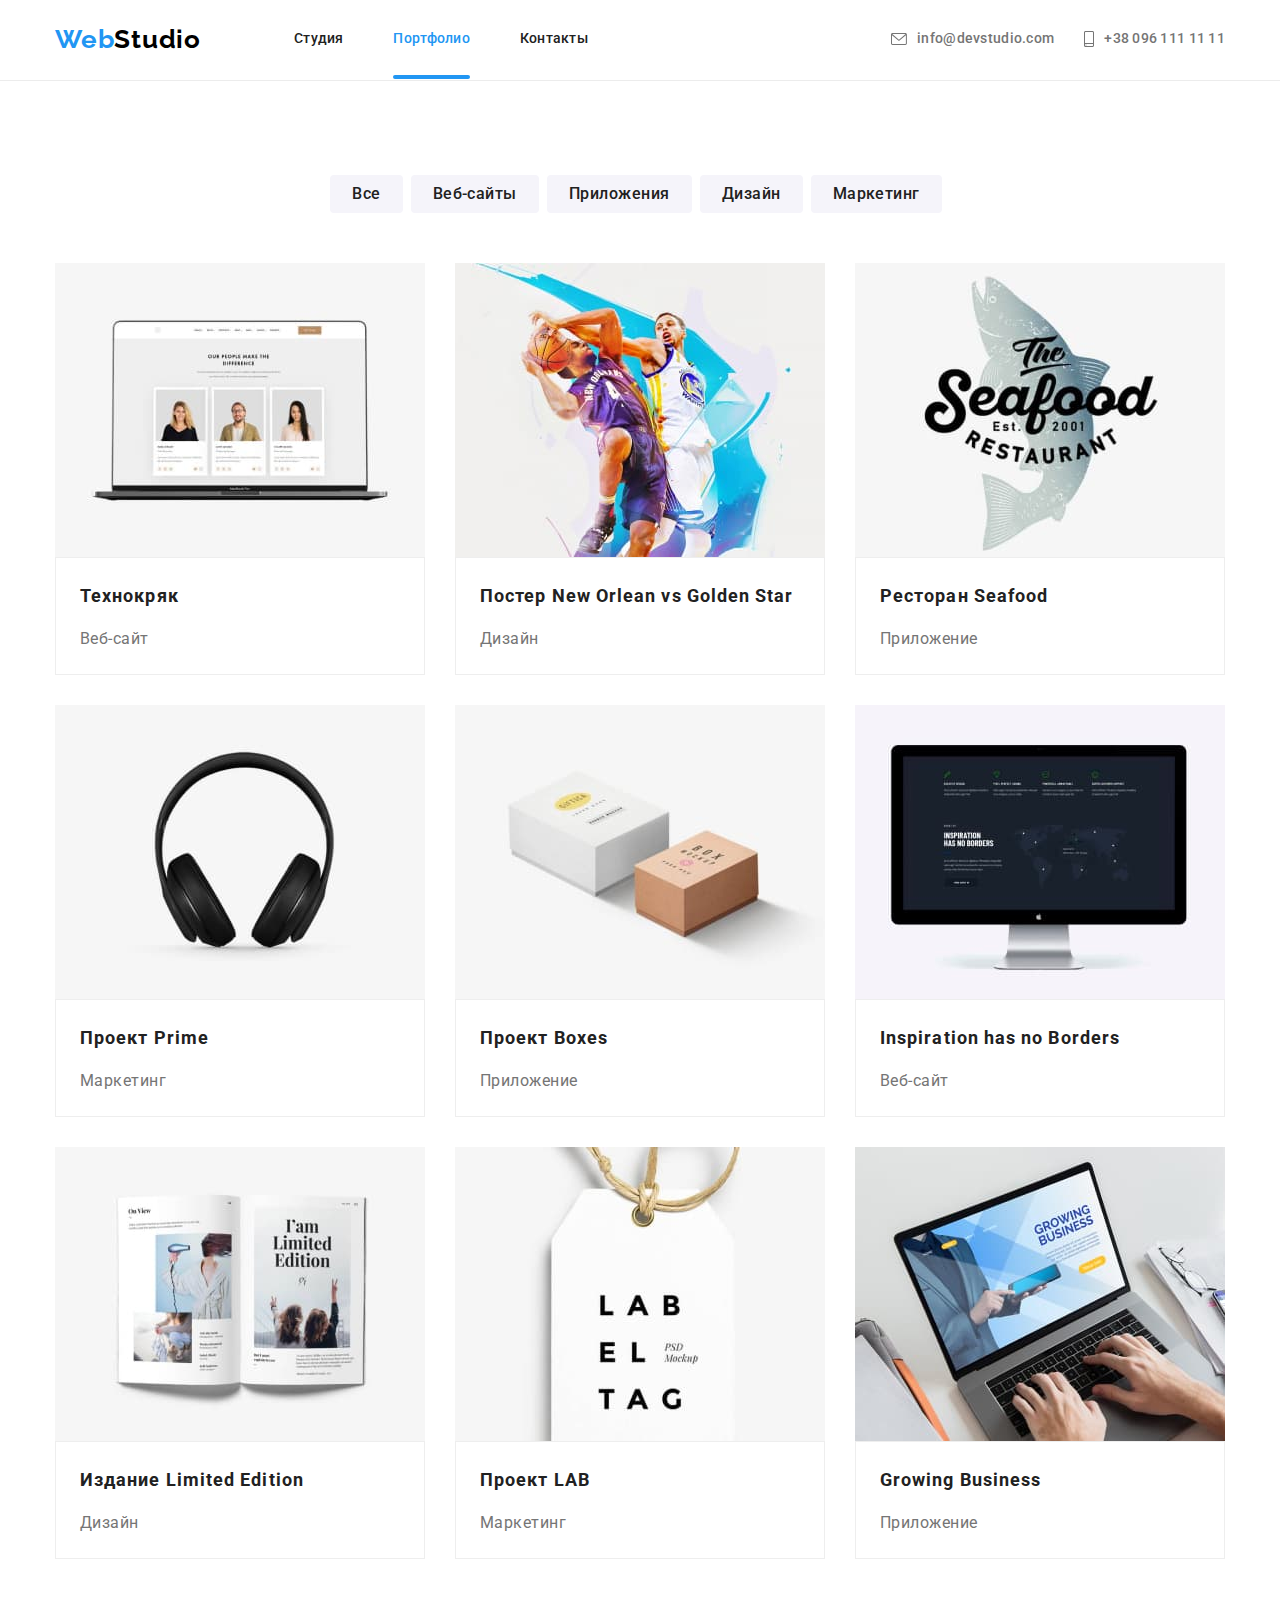
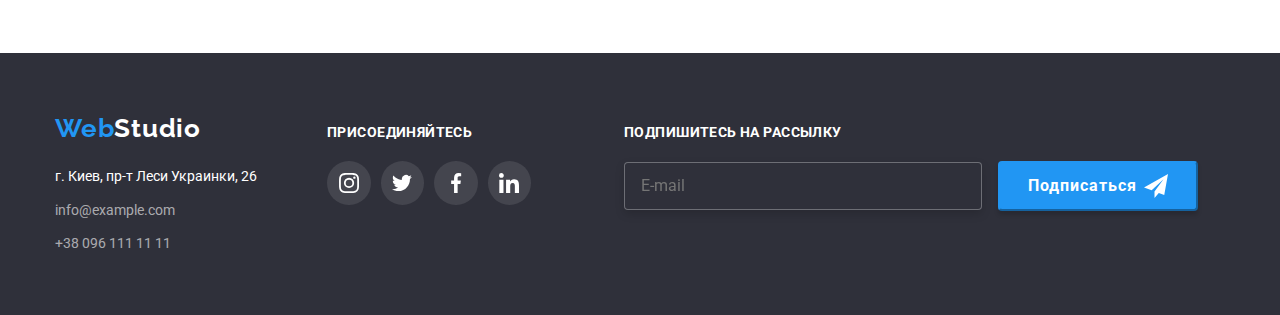
==== commit 2afd59b2: "clean" ====
--- a/portfolio.html
+++ b/portfolio.html
@@ -31,11 +31,21 @@
                         <li class="nav-list"><a class="nav-link" href="">Кoнтакты</a></li>
                     </ul>
                 </nav>
-        
-                <!-- e-mail address -->
-                <a class="email" href="mailto:info@devstudio.com">info@devstudio.com</a>
+
+                <a class="header-contacts email" href="mailto:info@devstudio.com">
+                    <svg class="envelope">
+                        <use href="./images/sprite.svg#envelope"></use>
+                    </svg>
+                    info@devstudio.com</a>
+                
                 <!-- phone number-->
-                <a class="tel" href="tel:+380961111111">+38 096 111 11 11</a>
+                
+                <a class="header-contacts tel" href="tel:+380961111111">
+                    <svg class="smartphone">
+                        <use href="./images/sprite.svg#smartphone"></use>
+                    </svg>+38 096 111 11 11
+                </a>
+                
             </div>
         </header>
 
@@ -234,7 +244,7 @@
                     <input type="email" placeholder="E-mail" class="footer-input">
                     <button type="submit" class="footer-form-btn">Подписаться
                         <svg class="footer-send-svg">
-                            <use href="./modal/modal-symbols.svg#send" class="f-s"></use>
+                            <use href="./images/sprite.svg#send" class="f-s"></use>
                         </svg>
                     </button>
                 </form>
--- a/css/styles.css
+++ b/css/styles.css
@@ -3,8 +3,6 @@
     --main-color-light-theme: #212121;
     --main-color-dark-theme: #FFFFFF;
 }
-
-
 
 h1,
 h2,
@@ -132,7 +130,6 @@
      .nav-link-list::after,
 .port-nav-link-list::after {
     content: "";
-
     position: absolute;
     left: 0;
     top:calc(50% + 40px - 4px);
@@ -147,8 +144,19 @@
     color: var(--accent-color);
 }
 
-.nav-mail {
-    position: relative;
+     /* ==== email, tel ======= */
+
+.header-contacts {
+    display: flex;
+    align-items: center;
+    font-weight: 500;
+    font-size: 14px;
+    line-height: 1.14;
+    letter-spacing: 0.02em;
+    text-decoration: none;
+
+    color: #757575;
+    transition: color 250ms cubic-bezier(0.4, 0, 0.2, 1);
 }
 
 .email {
@@ -156,73 +164,39 @@
     margin-left: auto;
 }
 
-.email,
-.tel {
-    display: inline-block;
-    font-weight: 500;
-    font-size: 14px;
-    line-height: 1.14;
-    letter-spacing: 0.02em;
-    text-decoration: none;
-
-    color: #757575;
-    transition: color 250ms cubic-bezier(0.4, 0, 0.2, 1);
-}
-
-.email::before,
-.tel::before {
-    content: "";
-    display: inline-block;
-    vertical-align: middle;
+.envelope,
+.smartphone {
     margin-right: 10px;
-    background-repeat: no-repeat;
+    padding: 0;
     background-size: contain;
-    /* color: #757575; */
-    fill: red;
-}
-
-/* envelope */
-.email::before {
-    content: "";
-    display: inline-block;
+    fill: #757575;
+
+    transition: fill 250ms cubic-bezier(0.4, 0, 0.2, 1);
+}
+
+.envelope {
     width: 16px;
     height: 12px;
-    vertical-align: middle;
-    margin-right: 10px;
-    background-repeat: no-repeat;
-    background-size: contain;
-    /* background-color: #655092; */
-    background-image: url(../images/sprite.svg#envelope);
-    
-    fill: #757575;
-    transition: background-image 250ms cubic-bezier(0.4, 0, 0.2, 1);
-}
-
-.tel::before {
+}
+
+.smartphone {
     width: 10px;
     height: 16px;
-    background-image: url(../images/main/header/smartphone.svg);
-    transition-property: background-image;
-    transition: background-image 250ms cubic-bezier(0.4, 0, 0.2, 1)
-}
-
-.tel:hover::before,
-.tel:focus::before {
-    background-image: url(../images/main/header/smartphone-hover.svg);
-}
-
-.email:hover::before,
-.email:focus::before {    
-    background-image: url(../images/main/header/envelope-hover.svg);
 }
 
 .email:hover,
 .email:focus,
 .tel:hover,
-.tel:focus {
+.tel:focus  {
     color: var(--accent-color);
 }
 
+.email:hover .envelope,
+.email:focus .envelope,
+.tel:hover .smartphone,
+.tel:focus .smartphone {
+    fill: var(--accent-color);
+}
 
 /*==================== /HEADER ====================*/
 
@@ -337,27 +311,19 @@
     width: 100%;
     padding: 11px 12px;
     padding-left: 42px;
-    /* border: 1px solid rgba(33, 33, 33, 0.2); */
     border: none;
     border-radius: 4px;
     font-size: 14px;
     outline: none;
+    cursor: pointer;
+    border: 1px solid rgba(33, 33, 33, 0.2);
+
+    transition: border 250ms cubic-bezier(0.4, 0, 0.2, 1);
 }
 
 .f-svg {
     position: relative;
     margin-bottom: 10px;
-    cursor: pointer;
-    border: 1px solid rgba(33, 33, 33, 0.2);
-    border-radius: 4px;
-    transition: border-color 250ms cubic-bezier(0.4, 0, 0.2, 1);
-}
-
-.f-svg:hover,
-.f-svg:focus {
-    /* fill: var(--accent-color); */
-    border: 1px solid var(--accent-color);
-    /* border-radius: 4px; */
 }
 
 .form-svg {
@@ -375,11 +341,13 @@
     transition: fill 250ms cubic-bezier(0.4, 0, 0.2, 1);
 } 
 
-.f-svg:hover .form-svg {
-    fill: var(--accent-color);
-}
-
-.f-svg:focus .form-svg {
+.form-input-field:hover,
+.form-input-field:focus {
+    border: 1px solid var(--accent-color);
+}
+
+.form-input-field:hover + .form-svg,
+.form-input-field:focus + .form-svg {
     fill: var(--accent-color);
 }
 
@@ -407,7 +375,6 @@
     padding: 10px 55px;
     color: var(--main-color-dark-theme);
     background: #188CE8;
-    /* box-shadow: 0px 4px 4px rgba(0, 0, 0, 0.15); */
     border-radius: 4px;
     border-color: #188CE8;
     transition: border-color 250ms cubic-bezier(0.4, 0, 0.2, 1),
@@ -438,7 +405,7 @@
     color: #757575;
 }
 
-/* .visuality-hidden {
+.visuality-hidden {
     position: absolute;
     width: 1px;
     height: 1px;
@@ -447,21 +414,27 @@
     border: 0;
     clip: rect(0 0 0 0);
     overflow: hidden;
-} */
-
-.form-checkbox  {
-    appearance: none;
+}
+
+.checkbox-check {
     position: absolute;
     left: 12px;
     top: 50%;
     transform: translateY(-50%);
     width: 16px;
     height: 15px;
-    background-image: url(../images/icon-not-check.svg);
-}
-
-.form-checkbox:checked {
-    background-image: url(../images/icon-check.svg);
+}
+
+.checkbox-not-check {
+    visibility: hidden;
+}
+
+.form-checkbox:checked + .checkbox-check{
+    visibility: hidden;
+}
+
+.form-checkbox:checked ~ .checkbox-not-check {
+    visibility: visible;
 }
 
 .contract {
@@ -540,9 +513,6 @@
     letter-spacing: 0.06em;
     color: var(--main-color-dark-theme);
 
-    /* transition-property: background-color;
-    transition-duration: 250ms;*/
-    transition-property: background-color;
     transition: 250ms cubic-bezier(0.4, 0, 0.2, 1);
 }
 
@@ -562,10 +532,6 @@
 
 
 /* =================== destination ====================*/
-
-/* .destination {
-    padding-bottom: 94px;
-} */
 
 .destination-item {
     display: flex;
@@ -598,12 +564,6 @@
     width: 70px;
     height: 70px;
 }
-/* =================== /destination ====================*/
-
-
-
-
-
 
 .destination-title-item {
     font-weight: 700;
@@ -624,13 +584,13 @@
     color: #757575;
 }
 
+/* =================== /destination ====================*/
+
+
+
 
 
 /* =================== business-photo ====================*/
-
-/* .business-photo {
-    padding-bottom: 94px;
-} */
 
 .business-photo-title {
     text-align: center;
@@ -670,7 +630,6 @@
     font-weight: 700;
     font-size: 14px;
     line-height: 1.12;
-    /* text-align: center; */
     letter-spacing: 0.03em;
     text-transform: uppercase;
 
@@ -789,9 +748,6 @@
 
 
 /* =================== clients ====================*/
-/* .clients {
-    padding: 94px 0px;
-} */
 
 .clients-title {
     margin-bottom: 50px;
@@ -843,7 +799,6 @@
 }
 /* =================== /clients ====================*/
 
-
 /*==================== /MAIN ====================*/
 
 
@@ -853,7 +808,6 @@
 .footer {
     background-color: #2F303A;
     padding: 60px 0px;
-    /*  margin-top: -85px; */
     display: flex;
     flex-direction: column;
 }
@@ -962,10 +916,10 @@
 
 .footer-form-btn {
     position: relative;
+    width: 200px;
+    height: 50px;
     text-align: start;
     padding: 0 28px;
-    width: 200px;
-    height: 50px;
     cursor: pointer;
 
     font-weight: 700;
@@ -1012,10 +966,6 @@
 
 
 /*==================== PORTFOLIO-MAIN ====================*/
-/*
-.port-background {
-    filter: drop-shadow(0px 4px 4px rgba(0, 0, 0, 0.25));
-} */
 
 .port-portfolio {
     color: var(--accent-color);
@@ -1101,7 +1051,6 @@
     padding: 63px 24px;
     background-color: var(--accent-color);
     opacity: 0.9;
-    /* background: rgba(33, 150, 243, 0.9); */
     outline: var(--accent-color);
     transform: translateY(100%);
     transition-property: transform;
@@ -1149,4 +1098,4 @@
     color: #757575;
 }
 
-/*==================== /PORT-MAIN ====================*/
+/*==================== /PORT-MAIN ====================*/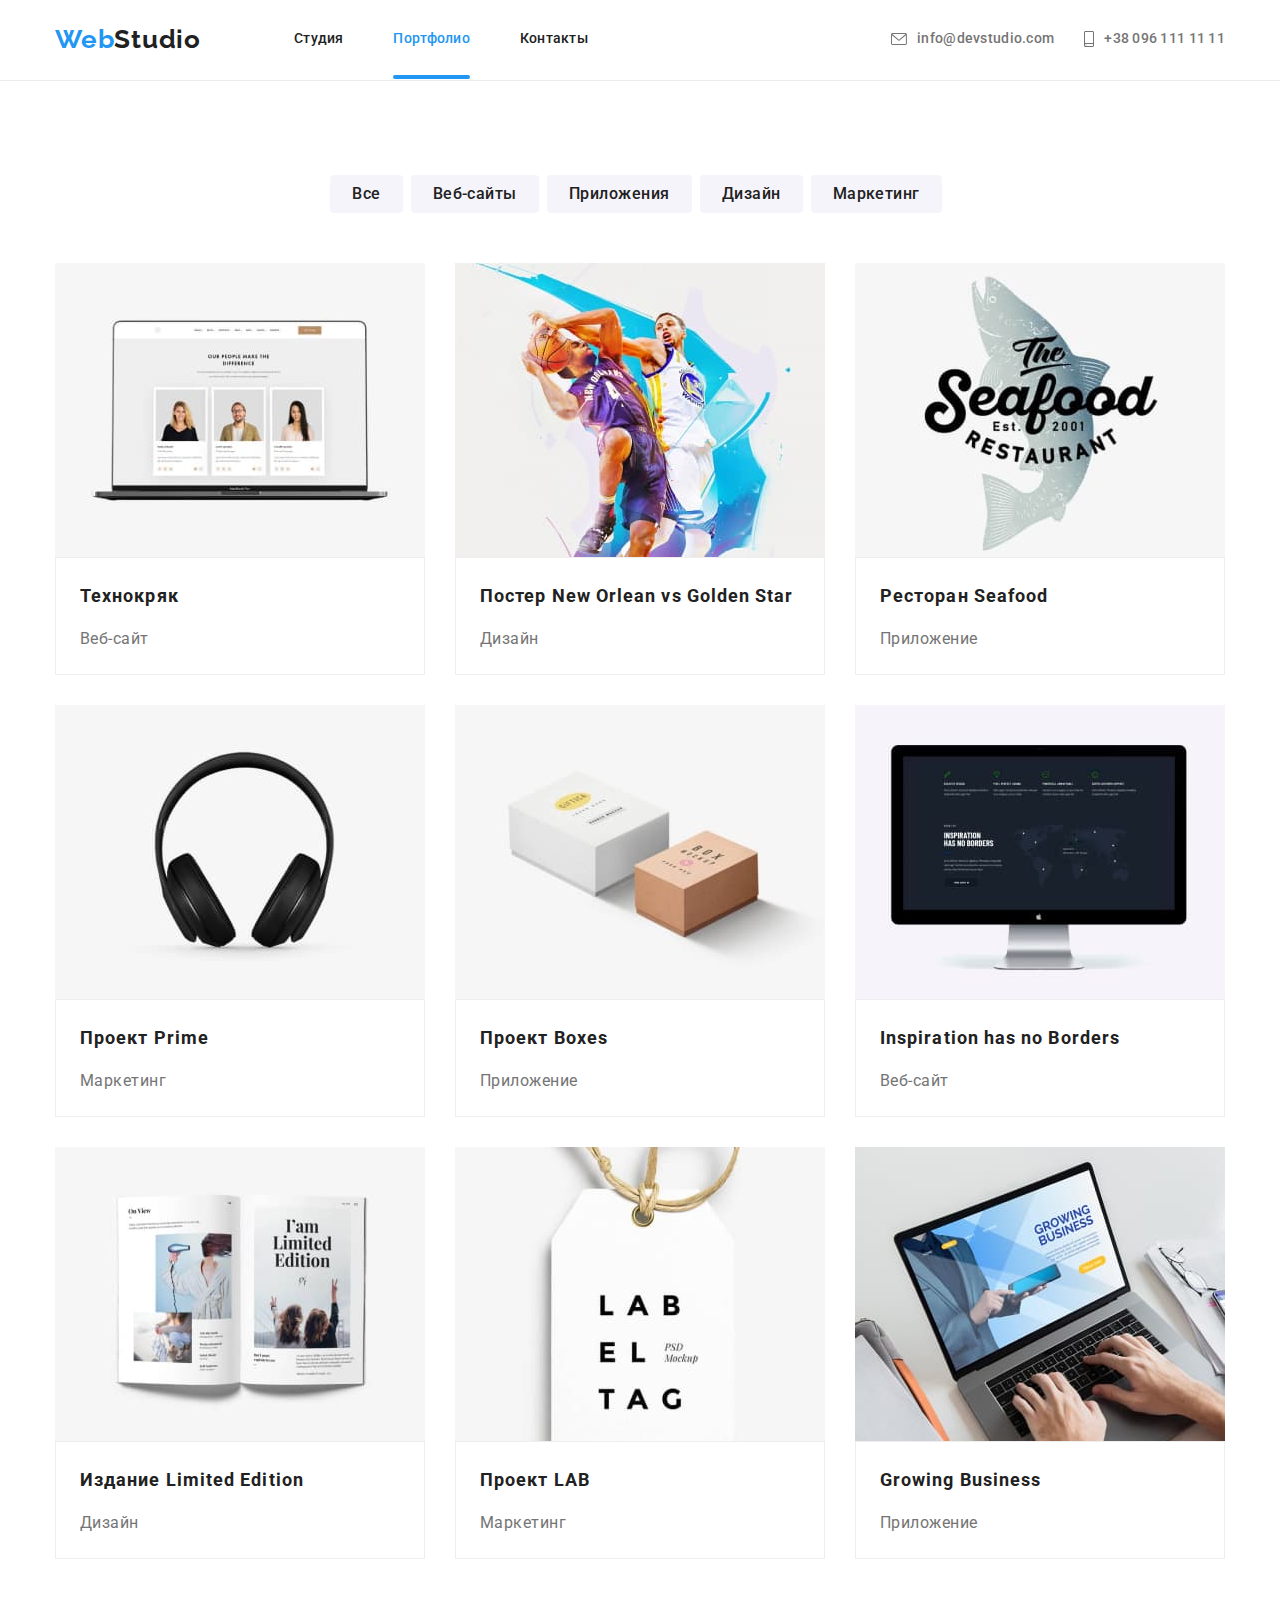
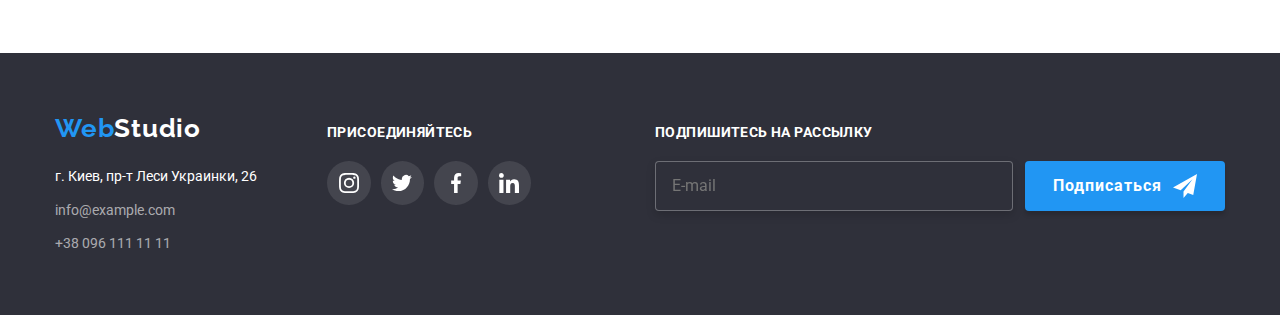
==== commit cb62dc44: "hw-07" ====
--- a/portfolio.html
+++ b/portfolio.html
@@ -11,6 +11,8 @@
 
      <!-- <link rel="stylesheet" href="./css/reset.css">  -->
         <link rel="stylesheet" href="./css/styles.css">
+        <link rel="stylesheet" href="./css/main.min.css">
+
         <link rel="stylesheet" href="https://cdn.jsdelivr.net/npm/modern-normalize@1.1.0/modern-normalize.min.css">
         
         <title>portfolio</title>
@@ -50,7 +52,6 @@
         </header>
 
         <main>
-
             <section class="port-main">
                 <div class="container">
                     <div class="port-background">
@@ -65,12 +66,12 @@
 
                         <ul class="port-projects">
                             <li class="port-project">
+
                                 <div class="port-overlay-overflow">
                                     <div class="port-overlay">
                                             <p class="port-overlay-text">Ресурс предлагает комплексные предложения с разным уровнем функционала и сервисов. Все
                                                 это позволит посетителю получить
-                                                исчерпывающие сведения  -о компании или частном лице.</p>
+                                                исчерпывающие сведения о компании или частном лице.</p>
                                     </div>
                                 </div>
                                 <img src="./images/portfolio/Технокряк.jpg" class="photo" alt="фото">
@@ -180,10 +181,10 @@
                                 </div>
                             </li>
                         </ul>
+
                     </div>
                 </div>
             </section>
-
         </main>
 
         <footer class="footer">
@@ -241,12 +242,14 @@
                 </div>
                 <form class="footer-form">
                     <h3 class="footer-form-title">Подпишитесь на рассылку</h3>
-                    <input type="email" placeholder="E-mail" class="footer-input">
-                    <button type="submit" class="footer-form-btn">Подписаться
-                        <svg class="footer-send-svg">
-                            <use href="./images/sprite.svg#send" class="f-s"></use>
-                        </svg>
-                    </button>
+                    <div class="footer-form-mail-btn">
+                        <input type="email" placeholder="E-mail" class="footer-input">
+                        <button type="submit" class="button footer-form-btn">Подписаться
+                            <svg class="footer-send-svg">
+                                <use href="./images/sprite.svg#send" class="f-s"></use>
+                            </svg>
+                        </button>
+                    </div>
                 </form>
             </div>
         </footer>
--- a/css/styles.css
+++ b/css/styles.css
@@ -1,10 +1,45 @@
-:root {
+/* :root {
     --accent-color: #2196F3;
     --main-color-light-theme: #212121;
+    --second-color-light-theme: #757575;
     --main-color-dark-theme: #FFFFFF;
-}
-
-h1,
+    --form-btn-color: #188CE8;
+    --color-light-theme: #FFFFFF;
+    --header-border-bttm: #ECECEC;
+    --svg-fill-main-color: #757575;
+    --placeholder-color: #757575;
+    --linear-gradient-color-from: rgba(47, 48, 58, 0.4);
+    --linear-gradient-color-to: rgba(47, 48, 58, 0.4);
+    --hero-btn-hover-color: #2196F3;
+    --dest-background-color: #F5F4FA;
+    --dest-hover-border-color: #000000;
+    --busness-background-color: rgba(47, 48, 58, 0.8);
+    --personal-background-color: #F5F4FA;
+    --button-box-shadow: 0px 4px 4px rgba(0, 0, 0, 0.15);
+    --team-shadow-card: 0px 1px 3px rgba(0, 0, 0, 0.12),
+        0px 1px 1px rgba(0, 0, 0, 0.14),
+        0px 2px 1px rgba(0, 0, 0, 0.2);
+    --clients-card-main-color: #AFB1B8;
+
+    --modal-background-color-backdrop: rgba(0, 0, 0, 0.1);
+    --modal-background-color: #FFFFFF;
+
+    --footer-background-color: #2F303A;
+    --footer-address-color: rgba(255, 255, 255, 0.6);
+    --footer-icons-background-color: rgba(255, 255, 255, 0.1);
+    --footer-send-icon: #FFFFFF;
+
+    --transition-dur-fun: 250ms cubic-bezier(0.4, 0, 0.2, 1);
+
+
+    --portfolio-button-background-color: #F5F4FA;
+    --portfolio-project-background: #FFFFFF;
+    --portfolio-drop-shadow: drop-shadow(0px 4px 4px rgba(0, 0, 0, 0.25));
+    --portfolio-link-color: #757575;
+    --portfolio-title-link: #EEEEEE;
+} */
+
+/* h1,
 h2,
 h3,
 h4,
@@ -48,24 +83,89 @@
     list-style-type: NONE;
     font-size: 0;
     padding: 0;
-}
-
-.container {
+} */
+
+/* section {
+    margin-bottom: 94px;
+} */
+
+/* .container {
     width: 1200px;
     margin-left: auto;
     margin-right: auto;
     padding-left: 15px;
     padding-right: 15px;
     box-sizing: border-box;
-}
-
-section {
-    margin-bottom: 94px;
-}
+} */
+
+/* .visuality-hidden {
+    position: absolute;
+    width: 1px;
+    height: 1px;
+    padding: 0;
+    margin: -1px;
+    border: 0;
+    clip: rect(0 0 0 0);
+    overflow: hidden;
+} */
+
+/* ========== COMPONENTS ========== */
+
+/* .button {
+    display: block;
+    width: 200px;
+    height: 50px;
+    margin-right: auto;
+    margin-left: auto;
+    align-items: center;
+    text-align: center;
+    background: var(--accent-color);
+    border: 0px;
+    box-shadow: var(--button-box-shadow);
+    border-radius: 4px;
+
+    font-weight: 700;
+    font-size: 16px;
+    line-height: 1.75;
+    letter-spacing: 0.06em;
+    color: var(--main-color-dark-theme);
+
+    transition: var(--transition-dur-fun);
+}
+
+.button:hover,
+.button:focus {
+    background-color: var(--hero-btn-hover-color);
+    border-color: var(--main-color-dark-theme);
+} */
+
+/* .section-title {
+    text-align: center;
+    font-style: normal;
+    font-weight: 700;
+    font-size: 36px;
+    line-height: 1.17;
+    letter-spacing: 0.03em;
+    margin-bottom: 50px;
+
+    color: var(--main-color-light-theme);
+} */
+
+
+
+
+
+
+
+
+
+
+
+
 
 /*==================== HEADER ====================*/
-.main-header {
-    border-bottom: 1px solid #ECECEC;
+/* .main-header {
+    border-bottom: 1px solid var(--header-border-bttm);
 }
 
 .box { 
@@ -89,15 +189,13 @@
 }
 
 .logo-web {
-    text-decoration: #FFF ;
-    color: #2196F3;
-    transition-property: text-decoration;
-    transition: text-decoration 250ms cubic-bezier(0.4, 0, 0.2, 1);
+    text-decoration: var(--color-light-theme) ;
+    color: var(--accent-color);
+    transition: text-decoration var(--transition-dur-fun);
 }
 
 .logo-studio {
-    text-decoration: #FFF;
-    color: #000000;
+    color: var(--main-color-light-theme);
 }
 
 .logo-web:hover,
@@ -120,14 +218,13 @@
     text-decoration: none;
     color: var(--main-color-light-theme);
     transition-property: color;
-    transition: color 250ms cubic-bezier(0.4, 0, 0.2, 1);
+    transition: color var();
 }
 
 .nav-list {
     position: relative;
 }
-
-     .nav-link-list::after,
+.nav-link-list::after,
 .port-nav-link-list::after {
     content: "";
     position: absolute;
@@ -135,7 +232,7 @@
     top:calc(50% + 40px - 4px);
     width: 100%;
     height: 4px;
-    background-color: #2196F3;
+    background-color: var(--accent-color);
     border-radius: 2px;
 }
 
@@ -144,7 +241,7 @@
     color: var(--accent-color);
 }
 
-     /* ==== email, tel ======= */
+     ==== email, tel =======
 
 .header-contacts {
     display: flex;
@@ -155,8 +252,8 @@
     letter-spacing: 0.02em;
     text-decoration: none;
 
-    color: #757575;
-    transition: color 250ms cubic-bezier(0.4, 0, 0.2, 1);
+    color: var(--second-color-light-theme);
+    transition: color var(--transition-dur-fun);
 }
 
 .email {
@@ -169,9 +266,9 @@
     margin-right: 10px;
     padding: 0;
     background-size: contain;
-    fill: #757575;
-
-    transition: fill 250ms cubic-bezier(0.4, 0, 0.2, 1);
+    fill: var(--svg-fill-main-color);
+
+    transition: fill var(--transition-dur-fun);
 }
 
 .envelope {
@@ -196,7 +293,7 @@
 .tel:hover .smartphone,
 .tel:focus .smartphone {
     fill: var(--accent-color);
-}
+} */
 
 /*==================== /HEADER ====================*/
 
@@ -212,15 +309,15 @@
 
 /* =================== MODAL ====================*/
 
-.backdrop {
+/* .backdrop {
     position: fixed;
     top: 0;
     left: 0;
     width: 100%;
     height: 100%;
-    background-color: rgba(0, 0, 0, 0.1);
+    background-color: var(--modal-background-color-backdrop);
     opacity: 1;
-    transition: opacity 250ms cubic-bezier(0.4, 0, 0.2, 1);
+    transition: opacity ;
 }
 
 .backdrop.is-hidden {
@@ -231,9 +328,9 @@
 
 .backdrop.is-hidden .modal {
     opacity: 0;
-}
-
-.modal {
+} */
+
+/* .modal {
     position: absolute;
     top: 50%;
     left: 50%;
@@ -243,14 +340,14 @@
     transform: translate(-50%, -50%) scale(1);
     opacity: 1;
 
-    background: #FFFFFF;
+    background: var(--modal-background-color);
     box-shadow: 0px 1px 3px rgba(0, 0, 0, 0.12), 
                 0px 1px 1px rgba(0, 0, 0, 0.14), 
                 0px 2px 1px rgba(0, 0, 0, 0.2);
     border-radius: 4px;
     
-    transition: transform 250ms cubic-bezier(0.4, 0, 0.2, 1),
-                  opacity 250ms cubic-bezier(0.4, 0, 0.2, 1);
+    transition: transform var(--transition-dur-fun),
+                  opacity var(--transition-dur-fun);
 }
 
 .mdl-button {
@@ -261,24 +358,24 @@
     height: 30px;
     border: 0;
     margin: 0;
-    background-color: #fff;
+    background-color: var(--main-color-dark-theme);
 }
 
 .cls-mdl-button-svg {
     height: 30px;
     width: 30px;
-    fill: #000000;
+    fill: var(--dest-hover-border-color);
     border-radius: 50%;
     border: 1px solid rgba(0, 0, 0, 0.1);
-    transition: fill 250ms cubic-bezier(0.4, 0, 0.2, 1);
+    transition: fill var(--transition-dur-fun);
 }
 
 .cls-mdl-button-svg:hover,
 .cls-mdl-button-svg:focus {
     fill: var(--accent-color);
-}
-
-.form-title {
+} */
+
+/* .form-title {
     font-weight: 700;
     font-size: 20px;
     line-height: 1.15;
@@ -304,7 +401,7 @@
     line-height: 1.12;
     letter-spacing: 0.01em;
 
-    color: #757575;
+    color: var(--second-color-light-theme);
 }
 
 .form-input-field {
@@ -318,7 +415,7 @@
     cursor: pointer;
     border: 1px solid rgba(33, 33, 33, 0.2);
 
-    transition: border 250ms cubic-bezier(0.4, 0, 0.2, 1);
+    transition: border var(--transition-dur-fun);
 }
 
 .f-svg {
@@ -338,7 +435,7 @@
     width: 18px;
     height: 18px;
     fill: var(--main-color-light-theme);
-    transition: fill 250ms cubic-bezier(0.4, 0, 0.2, 1);
+    transition: fill var(--transition-dur-fun);
 } 
 
 .form-input-field:hover,
@@ -358,27 +455,15 @@
     letter-spacing: 0.03em;
     margin-bottom: 30px;
 
-    color: #757575;
+    color: var(--second-color-light-theme);
 }
 
 .form-button {
-    display: flex;
-    align-items: center;
-    text-align: center;
-    margin-left: auto;
-    margin-right: auto;
-    font-weight: 700;
-    font-size: 16px;
-    line-height: 1.98;
-    
-    letter-spacing: 0.06em;
     padding: 10px 55px;
-    color: var(--main-color-dark-theme);
-    background: #188CE8;
-    border-radius: 4px;
-    border-color: #188CE8;
-    transition: border-color 250ms cubic-bezier(0.4, 0, 0.2, 1),
-                box-shadow 250ms cubic-bezier(0.4, 0, 0.2, 1);
+    background: var(--form-btn-color);
+    border-color: var(--form-btn-color);
+    transition: border-color var(--transition-dur-fun),
+                box-shadow var(--transition-dur-fun);
 }
 
 .form-button:hover,
@@ -387,7 +472,7 @@
 }
 
 .form-input-field input::placeholder {
-    color: #757575;
+    color: var(--placeholder-color);
 }
 
 .label-checkbox {
@@ -402,18 +487,7 @@
     font-size: 14px;
     line-height: 1.71;
     letter-spacing: 0.03em;
-    color: #757575;
-}
-
-.visuality-hidden {
-    position: absolute;
-    width: 1px;
-    height: 1px;
-    padding: 0;
-    margin: -1px;
-    border: 0;
-    clip: rect(0 0 0 0);
-    overflow: hidden;
+    color: var(--svg-fill-main-color);
 }
 
 .checkbox-check {
@@ -452,7 +526,7 @@
     line-height: 1.12;
     letter-spacing: 0.01em;
     padding: 12px 16px;
-}
+} */
 
 /* =================== /MODAL ====================*/
 
@@ -460,7 +534,7 @@
 
 
 /* =================== HERO ======================*/
-.hero {    
+/* .hero {    
     width: 1600px;
     margin-left: auto;
     margin-right: auto;
@@ -472,12 +546,12 @@
 .with-img {
     background-image:
         linear-gradient(to top,
-        rgba(47, 48, 58, 0.4),
-        rgba(47, 48, 58, 0.4)),
+        var(--linear-gradient-color-from),
+        var(--linear-gradient-color-to)),
         url("../images/main/bckgrnd-img.jpg"),
         linear-gradient(to top,
-                #2F303A,
-                #2F303A);
+                var(--linear-gradient-color-from),
+                var(--linear-gradient-color-to));
         content: "";
         background-repeat: no-repeat;
 }
@@ -491,36 +565,7 @@
     text-transform: uppercase;
     color: var(--main-color-dark-theme);
     margin-bottom: 30px;
-}
-
-.button {
-    width: 200px;
-    height: 50px;
-    margin-right: auto;
-    margin-left: auto;
-    display: block;
-
-    background: #2196F3;
-    border: 0px;
-    box-shadow: 0px 4px 4px rgba(0, 0, 0, 0.15);
-    border-radius: 4px;
-
-    font-weight: 700;
-    font-size: 16px;
-    line-height: 1.88;
-    align-items: center;
-    text-align: center;
-    letter-spacing: 0.06em;
-    color: var(--main-color-dark-theme);
-
-    transition: 250ms cubic-bezier(0.4, 0, 0.2, 1);
-}
-
-.button:hover,
-.button:focus {
-    background-color: tomato;
-    border-color: var(--main-color-dark-theme);
-}
+} */
 
 /* =================== /HERO ====================*/
 
@@ -533,7 +578,7 @@
 
 /* =================== destination ====================*/
 
-.destination-item {
+/* .destination-item {
     display: flex;
     justify-content: space-between;
 }
@@ -548,16 +593,16 @@
     display: flex;
     justify-content: center;
     align-items: center;
-    background-color: #F5F4FA;
+    background-color: var(--dest-background-color);
     border: none;
     transition-property: filter, border;
-    transition: filter 250ms cubic-bezier(0.4, 0, 0.2, 1),
-                border 250ms cubic-bezier(0.4, 0, 0.2, 1);
+    transition: filter var(--transition-dur-fun),
+                border var(--transition-dur-fun);
 }
 
 .dest-befor:hover {
     filter: drop-shadow(0px 4px 4px rgba(0, 0, 0, 0.25));
-    border: 1px solid #000000;
+    border: 1px solid var(--dest-hover-border-color);
 }
 
 .dest-img {
@@ -581,7 +626,7 @@
     font-size: 14px;
     line-height: 1.71;
     letter-spacing: 0.03em;
-    color: #757575;
+    color: var(--second-color-light-theme);
 }
 
 /* =================== /destination ====================*/
@@ -591,16 +636,13 @@
 
 
 /* =================== business-photo ====================*/
+/* 
+.business-photo{
+    padding-top: 0;
+}
 
 .business-photo-title {
-    text-align: center;
-    font-weight: 700;
-    font-size: 36px;
-    line-height: 1.17;
-    letter-spacing: 0.03em;
-    margin-bottom: 50px;
-
-    color: var(--main-color-light-theme);
+    
 }
 
 .business-photo-item {
@@ -623,7 +665,7 @@
     display: flex;
     justify-content:  center;
 
-    background-color: rgba(47, 48, 58, 0.8);
+    background-color: var(--busness-background-color);
 }
 
 .bsn-info {
@@ -634,7 +676,7 @@
     text-transform: uppercase;
 
     color: var(--main-color-dark-theme);
-}
+}  */
 /* =================== /business-photo ====================*/
 
 
@@ -646,20 +688,9 @@
 
 
 /* =================== personal ====================*/
-.personal {
-    background-color: #F5F4FA;
-}
-
-.personal-title {
-    font-style: normal;
-    font-weight: 700;
-    font-size: 36px;
-    line-height: 1.17;
-    text-align: center;
-    letter-spacing: 0.03em;
-    margin-bottom: 50px;
-
-    color: var(--main-color-light-theme);
+
+/* .personal {
+    background-color: var(--personal-background-color);
 }
 
 .team {
@@ -674,9 +705,7 @@
 
 .name-job {
     box-shadow: 
-        0px 1px 3px rgba(0, 0, 0, 0.12), 
-        0px 1px 1px rgba(0, 0, 0, 0.14), 
-        0px 2px 1px rgba(0, 0, 0, 0.2);
+        var(--team-shadow-card);
     border-radius: 0px 0px 4px 4px; 
 }
 
@@ -696,14 +725,14 @@
     font-size: 16px;
     line-height: 1.19;
 
-    color: #757575;
+    color: var(--second-color-light-theme);
 }
 
 .team-icons {
     display: flex;
     padding: 16px 32px 30px 32px;
     justify-content: space-between;
-    fill: #AFB1B8;
+    fill: var(--second-color-light-theme);
 }
 
 .team-icon-list {
@@ -717,20 +746,20 @@
     display: flex;
     justify-content: center;
     align-items: center;
-    background-color: #fff;
+    background-color: var(--main-color-dark-theme);
     border-color: var(--main-color-dark-theme);
-    fill: #AFB1B8;
+    fill: var(--clients-card-main-color);
     transition-property: fill;
-    transition: fill 250ms cubic-bezier(0.4, 0, 0.2, 1),
-                background-color 250ms cubic-bezier(0.4, 0, 0.2, 1)
+    transition: fill var(--transition-dur-fun),
+                background-color var(--transition-dur-fun)
 }
 
 .team-a-icons:hover,
 .team-a-icons:focus {
     border-radius: 50%;
-    fill: #FFFFFF;
-    background-color: #2196F3;
-    border: #2196F3;
+    fill: var(--main-color-dark-theme);
+    background-color: var(--accent-color);
+    border: var(--accent-color);
     outline: none;
 }
 
@@ -740,7 +769,7 @@
     width: 20px;
     height: 20px;
     background-size: contain;
-}
+} */
 /* =================== /personal ====================*/
 
 
@@ -749,18 +778,8 @@
 
 /* =================== clients ====================*/
 
-.clients-title {
-    margin-bottom: 50px;
-    font-weight: 700;
-    font-size: 36px;
-    line-height: 42px;
-    text-align: center;
-    letter-spacing: 0.03em;
-
-    color: var(--main-color-light-theme);
-}
-
-.clients-icons {
+
+/* .clients-icons {
     display: flex;
     justify-content: space-between;
 }
@@ -776,13 +795,13 @@
     display: flex;
     justify-content: center;
     align-items: center;
-    background-color: #fff;
-    border: 1px solid #AFB1B8;
+    background-color: var(--main-color-dark-theme);
+    border: 1px solid var(--clients-card-main-color);
     border-radius: 4px;
-    fill: #AFB1B8;
+    fill: var(--clients-card-main-color);
     transition-property: fill;
-    transition: fill 250ms cubic-bezier(0.4, 0, 0.2, 1),
-                border 250ms cubic-bezier(0.4, 0, 0.2, 1);
+    transition: fill var(--transition-dur-fun),
+                border var(--transition-dur-fun);
 }
 
 .clients-link:focus,
@@ -796,7 +815,7 @@
     width: 106px;
     height: 60px;
     border: none;
-}
+} */
 /* =================== /clients ====================*/
 
 /*==================== /MAIN ====================*/
@@ -805,8 +824,8 @@
 
 
 /*==================== FOOTER ====================*/
-.footer {
-    background-color: #2F303A;
+/* .footer {
+    background-color: var(--footer-background-color);
     padding: 60px 0px;
     display: flex;
     flex-direction: column;
@@ -825,7 +844,7 @@
 }
 
 .address {
-    color: rgba(255, 255, 255, 0.6);
+    color: var(--footer-address-color);
     display: flex;
     flex-direction: column;
     font-style: normal;
@@ -835,7 +854,7 @@
     font-weight: 400;
     font-size: 14px;
     line-height: 1.74;
-    color: rgba(255, 255, 255, 0.6);
+    color: var(--footer-address-color);
     text-decoration: none;
 }
 
@@ -850,7 +869,6 @@
 .footer-social {
     padding-left: 70px;
     padding-top: 12px;
-    margin-right: 93px;
 }
 
 .footer-list {
@@ -873,21 +891,23 @@
 .footer-a-icons {
     border: 0;
     border-radius: 50%;
-    background: rgba(255, 255, 255, 0.1);
+    background: var(--footer-icons-background-color);
     fill: var(--main-color-dark-theme);
     outline: none;
     transition-property: background-color;
-    transition: background-color 250ms cubic-bezier(0.4, 0, 0.2, 1);
+    transition: background-color var(--transition-dur-fun);
 }
 
 .footer-a-icons:hover,
 .footer-a-icon:focus {
-    background-color: #2196F3;
+    background-color: var(--accent-color);
     outline: none;
 }
 
 .footer-form {
     padding-top: 12px;
+    margin: 0;
+    margin-left: auto;
 }
 
 .footer-form-title {
@@ -901,14 +921,18 @@
     color: var(--main-color-dark-theme);
 }
 
+.footer-form-mail-btn {
+    display: flex;
+}
+
 .footer-input {
     width: 358px;
-    padding: 15px 16px;
     padding: 14px 16px;
     margin-right: 12px;
+    margin-left: auto;
     font-size: 16px;
-    color: #FFF;
-    background-color: #2F303A;
+    color: var(--main-color-dark-theme);
+    background-color: var(--footer-background-color);
     border: 1px solid rgba(255, 255, 255, 0.3);
     filter: drop-shadow(0px 4px 4px rgba(0, 0, 0, 0.15));
     border-radius: 4px;
@@ -916,22 +940,12 @@
 
 .footer-form-btn {
     position: relative;
-    width: 200px;
-    height: 50px;
+    margin-right: 0;
     text-align: start;
-    padding: 0 28px;
+    padding: 0 28px;   
+    border-color: var(--accent-color);
+    outline: none;
     cursor: pointer;
-
-    font-weight: 700;
-    font-size: 16px;
-    line-height: 1.75;
-    letter-spacing: 0.06em;    
-    color: #FFF;
-    background: #2196F3;
-    box-shadow: 0px 4px 4px rgba(0, 0, 0, 0.15);
-    border-radius: 4px;
-    border-color: #2196F3;
-    outline: none;
 }
 
 .footer-send-svg {
@@ -942,18 +956,12 @@
     content: "";
     width: 24px;
     height: 24px;
-    
     padding: 0;
     background-repeat: no-repeat;
     background-size: contain;
     
-    fill: #FFF;
-}
-
-.f-s {
-    width: 24px;
-    height: 24px;
-}
+    fill: var(--footer-send-icon);
+} */
 
 /*==================== /FOOTER ====================*/
 
@@ -967,7 +975,7 @@
 
 /*==================== PORTFOLIO-MAIN ====================*/
 
-.port-portfolio {
+/* .port-portfolio {
     color: var(--accent-color);
 }
 .port-main {
@@ -987,28 +995,28 @@
     flex-direction: row;
     text-align: center;
 }
-
+ 
 .port-button {
     padding: 6px 22px;
-    background-color: #F5F4FA;
+    background-color: var(--portfolio-button-background-color);
     font-weight: 500;
     font-size: 16px;
     line-height: 1.625;
     letter-spacing: 0.03em;
     margin-right: 8px;
     border-radius: 4px;
-    border: #F5F4FA;
+    border: var(--portfolio-button-background-color);
     
     color: var(--main-color-light-theme);
     transition-property: filter;
-    transition: filter 250ms cubic-bezier(0.4, 0, 0.2, 1),
-        background-color 250ms cubic-bezier(0.4, 0, 0.2, 1),
-        color 250ms cubic-bezier(0.4, 0, 0.2, 1);
+    transition: filter var(--transition-dur-fun),
+        background-color var(--transition-dur-fun),
+        color var(--transition-dur-fun);
 }
 
 .port-button:hover,
 .port-button:focus {
-    background-color: #2196F3;
+    background-color: var(--accent-color);
     color: var(--main-color-dark-theme);
     filter: drop-shadow(0px 4px 4px rgba(0, 0, 0, 0.25));
     outline: none;
@@ -1023,10 +1031,10 @@
 .port-project {
     position: relative;
     width:calc((100% - 2*30px)/3);
-    background: #FFFFFF;
+    background: var(--portfolio-project-background);
     overflow: hidden;
     transition-property: filter;
-    transition: filter 250ms cubic-bezier(0.4, 0, 0.2, 1);
+    transition: filter var(--transition-dur-fun);
 }
 
 .port-overlay-overflow {
@@ -1054,7 +1062,7 @@
     outline: var(--accent-color);
     transform: translateY(100%);
     transition-property: transform;
-    transition: transform 250ms cubic-bezier(0.4, 0, 0.2, 1);
+    transition: transform var(--transition-dur-fun);
 }
 
 .port-overlay-text {
@@ -1071,12 +1079,12 @@
 }
 
 .port-project:hover {
-    filter: drop-shadow(0px 4px 4px rgba(0, 0, 0, 0.25));   
+    filter: var(--portfolio-drop-shadow);   
 }
 
 .port-title-link {
     padding: 20px 24px 20px 24px;
-    border: 1px solid #EEEEEE;
+    border: 1px solid var(--portfolio-project-background);
 }
 
 .port-title {
@@ -1095,7 +1103,7 @@
     line-height: 1.88;
     letter-spacing: 0.03em;
 
-    color: #757575;
-}
+    color: var(--portfolio-link-color);
+} */
 
 /*==================== /PORT-MAIN ====================*/--- a/css/main.min.css
+++ b/css/main.min.css
@@ -0,0 +1 @@
+:root{--accent-color: #2196F3;--main-color-light-theme: #212121;--second-color-light-theme: #757575;--main-color-dark-theme: #FFFFFF;--form-btn-color: #188CE8;--color-light-theme: #FFFFFF;--header-border-bttm: #ECECEC;--svg-fill-main-color: #757575;--placeholder-color: #757575;--linear-gradient-color-from: rgba(47, 48, 58, 0.4);--linear-gradient-color-to: rgba(47, 48, 58, 0.4);--hero-btn-hover-color: #2196F3;--dest-background-color: #F5F4FA;--dest-hover-border-color: #000000;--busness-background-color: rgba(47, 48, 58, 0.8);--personal-background-color: #F5F4FA;--button-box-shadow: 0px 4px 4px rgba(0, 0, 0, 0.15);--team-shadow-card: 0px 1px 3px rgba(0, 0, 0, 0.12), 0px 1px 1px rgba(0, 0, 0, 0.14), 0px 2px 1px rgba(0, 0, 0, 0.2);--clients-card-main-color: #AFB1B8;--modal-background-color-backdrop: rgba(0, 0, 0, 0.1);--modal-background-color: #FFFFFF;--footer-background-color: #2F303A;--footer-address-color: rgba(255, 255, 255, 0.6);--footer-icons-background-color: rgba(255, 255, 255, 0.1);--footer-send-icon: #FFFFFF;--transition-dur-fun: 250ms cubic-bezier(0.4, 0, 0.2, 1);--portfolio-button-background-color: #F5F4FA;--portfolio-project-background: #FFFFFF;--portfolio-drop-shadow: drop-shadow(0px 4px 4px rgba(0, 0, 0, 0.25));--portfolio-link-color: #757575;--portfolio-title-link: #EEEEEE}.visuality-hidden{position:absolute;width:1px;height:1px;padding:0;margin:-1px;border:0;clip:rect(0 0 0 0);overflow:hidden}h1,h2,h3,h4,p{margin:0;padding:0}img{display:block;padding-left:0}body{margin-left:auto;margin-right:auto}html,body,header,footer,.port-main{font-family:"Roboto";font-style:normal;box-sizing:border-box;text-decoration:none}link{text-decoration:none}button{cursor:pointer;padding:0}ul,nl{list-style-type:NONE;font-size:0;padding:0}section{padding:94px 0}.container{width:1200px;margin-left:auto;margin-right:auto;padding-left:15px;padding-right:15px;box-sizing:border-box}.button{display:block;width:200px;height:50px;margin-right:auto;margin-left:auto;align-items:center;text-align:center;background:var(--accent-color);border:0px;box-shadow:var(--button-box-shadow);border-radius:4px;font-weight:700;font-size:16px;line-height:1.75;letter-spacing:.06em;color:var(--main-color-dark-theme);transition:var(--transition-dur-fun)}.button:hover,.button:focus{background-color:var(--hero-btn-hover-color);border-color:var(--main-color-dark-theme)}.section-title{text-align:center;font-style:normal;font-weight:700;font-size:36px;line-height:1.17;letter-spacing:.03em;margin-bottom:50px;color:var(--main-color-light-theme)}.backdrop{position:fixed;top:0;left:0;width:100%;height:100%;background-color:var(--modal-background-color-backdrop);opacity:1;transition:opacity}.backdrop.is-hidden{opacity:0;pointer-events:none;transform:translate(-50%, -50%) scale(1.1)}.modal{position:absolute;top:50%;left:50%;width:528px;min-height:581px;padding:40px;transform:translate(-50%, -50%) scale(1);opacity:1;background:var(--modal-background-color);box-shadow:0px 1px 3px rgba(0,0,0,.12),0px 1px 1px rgba(0,0,0,.14),0px 2px 1px rgba(0,0,0,.2);border-radius:4px;transition:transform var(--transition-dur-fun),opacity var(--transition-dur-fun)}.backdrop.is-hidden .modal{opacity:0}.mdl-button{position:absolute;top:8px;right:8px;width:30px;height:30px;border:0;margin:0;background-color:var(--main-color-dark-theme)}.cls-mdl-button-svg{height:30px;width:30px;fill:var(--dest-hover-border-color);border-radius:50%;border:1px solid rgba(0,0,0,.1);transition:fill var(--transition-dur-fun)}.cls-mdl-button-svg:hover,.cls-mdl-button-svg:focus{fill:var(--accent-color)}.form-title{font-weight:700;font-size:20px;line-height:1.15;text-align:center;letter-spacing:.03em;margin-bottom:12px;color:var(--main-color-light-theme)}.form-input{display:flex;flex-direction:column;margin-bottom:10px}.form-list-name{display:flex;flex-direction:column;margin-bottom:4px;font-weight:400;font-size:12px;line-height:1.12;letter-spacing:.01em;color:var(--second-color-light-theme)}.form-input-field{width:100%;padding:11px 12px;padding-left:42px;border:none;border-radius:4px;font-size:14px;outline:none;cursor:pointer;border:1px solid rgba(33,33,33,.2);transition:border var(--transition-dur-fun)}.form-input-field:hover,.form-input-field:focus{border:1px solid var(--accent-color)}.form-input-field input::placeholder{color:var(--placeholder-color)}.f-svg{position:relative;margin-bottom:10px}.form-svg{position:absolute;content:"";display:inline-block;top:50%;left:12px;transform:translateY(-50%);background-repeat:no-repeat;background-size:contain;width:18px;height:18px;fill:var(--main-color-light-theme);transition:fill var(--transition-dur-fun)}.form-input-field:hover+.form-svg,.form-input-field:focus+.form-svg{fill:var(--accent-color)}.form-solusion{font-weight:400;font-size:14px;line-height:1.71;letter-spacing:.03em;margin-bottom:30px;color:var(--second-color-light-theme)}.form-button{padding:10px 55px;background:var(--form-btn-color);border-color:var(--form-btn-color);transition:border-color var(--transition-dur-fun),box-shadow var(--transition-dur-fun)}.form-button:hover,.form-button:focus{box-shadow:0px 4px 4px rgba(0,0,0,.15)}.label-checkbox{position:relative;display:inline-block;align-items:center;text-align:right;padding-right:12px;margin-bottom:30px;width:100%;font-weight:400;font-size:14px;line-height:1.71;letter-spacing:.03em;color:var(--svg-fill-main-color)}.checkbox-check{position:absolute;left:12px;top:50%;transform:translateY(-50%);width:16px;height:15px}.form-checkbox:checked+.checkbox-check{visibility:hidden}.checkbox-not-check{visibility:hidden}.form-checkbox:checked~.checkbox-not-check{visibility:visible}.contract{font-weight:400;font-size:14px;line-height:1.71;letter-spacing:.03em;color:var(--accent-color)}.form-comment{resize:none;font-weight:400;font-size:14px;line-height:1.12;letter-spacing:.01em;padding:12px 16px}.main-header{border-bottom:1px solid var(--header-border-bttm)}.box{padding-top:24px;padding-bottom:25px;display:flex;align-items:center}.main-logo{margin-right:93px}.logo{font-family:"Raleway",sans-serif;font-weight:700;font-size:26px;line-height:1.19;letter-spacing:.03em;text-decoration:none}.logo-web{text-decoration:var(--color-light-theme);color:var(--accent-color);transition:text-decoration var(--transition-dur-fun)}.logo-web:hover,.logo-web:focus{text-decoration:2px solid var(--accent-color) underline}.logo-studio{color:var(--main-color-light-theme)}.navigation{top:32px;width:294px;display:flex;justify-content:space-between}.nav-link{font-weight:500;font-size:14px;line-height:1.14;letter-spacing:.02em;text-decoration:none;color:var(--main-color-light-theme);transition-property:color;transition:color var()}.nav-link:hover,.nav-link:focus{color:var(--accent-color)}.nav-list{position:relative}.nav-link-list::after,.port-nav-link-list::after{content:"";position:absolute;left:0;top:calc(50% + 40px - 4px);width:100%;height:4px;background-color:var(--accent-color);border-radius:2px}.header-contacts{display:flex;align-items:center;font-weight:500;font-size:14px;line-height:1.14;letter-spacing:.02em;text-decoration:none;color:var(--second-color-light-theme);transition:color var(--transition-dur-fun)}.email{margin-right:30px;margin-left:auto}.email:hover,.email:focus{color:var(--accent-color)}.tel:hover,.tel:focus{color:var(--accent-color)}.envelope,.smartphone{margin-right:10px;padding:0;background-size:contain;fill:var(--svg-fill-main-color);transition:fill var(--transition-dur-fun)}.email:hover .envelope,.email:focus .envelope,.tel:hover .envelope,.tel:focus .envelope,.email:hover .smartphone,.email:focus .smartphone,.tel:hover .smartphone,.tel:focus .smartphone{fill:var(--accent-color)}.envelope{width:16px;height:12px}.smartphone{width:10px;height:16px}.hero{width:1600px;margin-left:auto;margin-right:auto;padding-top:200px;padding-bottom:200px;align-items:center}.with-img{background-image:linear-gradient(to top, var(--linear-gradient-color-from), var(--linear-gradient-color-to)),url("../images/main/bckgrnd-img.jpg"),linear-gradient(to top, var(--linear-gradient-color-from), var(--linear-gradient-color-to));content:"";background-repeat:no-repeat}.hero-title{font-weight:900;font-size:44px;line-height:1.36;text-align:center;letter-spacing:.06em;text-transform:uppercase;color:var(--main-color-dark-theme);margin-bottom:30px}.destination-item{display:flex;justify-content:space-between}.destination-box{width:calc((100% - 90px)/4);font-size:1rem}.dest-befor{height:120px;display:flex;justify-content:center;align-items:center;background-color:var(--dest-background-color);border:none;transition-property:filter,border;transition:filter var(--transition-dur-fun),border var(--transition-dur-fun)}.dest-befor:hover{filter:drop-shadow(0px 4px 4px rgba(0, 0, 0, 0.25));border:1px solid var(--dest-hover-border-color)}.dest-img{width:70px;height:70px}.destination-title-item{font-weight:700;font-size:14px;line-height:1.14;letter-spacing:.03em;text-transform:uppercase;padding-top:30px;margin-bottom:10px;color:var(--main-color-light-theme)}.destination-link{font-weight:400;font-size:14px;line-height:1.71;letter-spacing:.03em;color:var(--second-color-light-theme)}.business-photo{padding-top:0}.business-photo-item{display:flex;flex-direction:row;justify-content:space-between}.business-photo-img{position:relative;width:calc((100% - 60px)/3)}.business-block{position:absolute;width:100%;height:70px;align-items:center;bottom:0;display:flex;justify-content:center;background-color:var(--busness-background-color)}.bsn-info{font-weight:700;font-size:14px;line-height:1.12;letter-spacing:.03em;text-transform:uppercase;color:var(--main-color-dark-theme)}.personal{background-color:var(--personal-background-color)}.team{display:flex;justify-content:space-between}.own-data{background:var(--main-color-dark-theme);text-align:center}.name-job{box-shadow:var(--team-shadow-card);border-radius:0px 0px 4px 4px}.name{padding-top:30px;padding-bottom:10px;font-weight:500;font-size:16px;line-height:1.17;letter-spacing:.03em;color:var(--main-color-light-theme)}.job-name{font-weight:400;font-size:16px;line-height:1.19;color:var(--second-color-light-theme)}.team-icons{display:flex;padding:16px 32px 30px 32px;justify-content:space-between;fill:var(--second-color-light-theme)}.team-icon-list{width:calc((100% - 30px)/4)}.team-a-icons{width:100%;height:44px;border-radius:50%;display:flex;justify-content:center;align-items:center;background-color:var(--main-color-dark-theme);border-color:var(--main-color-dark-theme);fill:var(--clients-card-main-color);transition-property:fill;transition:fill var(--transition-dur-fun),background-color var(--transition-dur-fun)}.team-a-icons:hover,.team-a-icons:focus{border-radius:50%;fill:var(--main-color-dark-theme);background-color:var(--accent-color);border:var(--accent-color);outline:none}.team-list{content:"";background-repeat:no-repeat;width:20px;height:20px;background-size:contain}.clients-icons{display:flex;justify-content:space-between}.clients-icon-list{width:calc((100% - 150px)/6);height:92px}.clients-link{width:100%;height:100%;display:flex;justify-content:center;align-items:center;background-color:var(--main-color-dark-theme);border:1px solid var(--clients-card-main-color);border-radius:4px;fill:var(--clients-card-main-color);transition-property:fill;transition:fill var(--transition-dur-fun),border var(--transition-dur-fun)}.clients-link:focus,.clients-link:hover{outline:none;border:1px solid var(--accent-color);fill:var(--accent-color)}.clients-list{width:106px;height:60px;border:none}.port-portfolio{color:var(--accent-color)}.port-main{padding-top:94px}.port-box{display:flex;flex-direction:row;align-items:center}.port-filters{margin-bottom:50px;justify-content:center;display:flex;flex-direction:row;text-align:center}.port-filters .port-button{padding:6px 22px;background-color:var(--portfolio-button-background-color);font-weight:500;font-size:16px;line-height:1.625;letter-spacing:.03em;margin-right:8px;border-radius:4px;border:var(--portfolio-button-background-color);color:var(--main-color-light-theme);transition-property:filter;transition:filter var(--transition-dur-fun),background-color var(--transition-dur-fun),color var(--transition-dur-fun)}.port-filters .port-button:hover,.port-filters .port-button:focus{background-color:var(--accent-color);color:var(--main-color-dark-theme);filter:drop-shadow(0px 4px 4px rgba(0, 0, 0, 0.25));outline:none}.port-button{padding:6px 22px;background-color:var(--portfolio-button-background-color);font-weight:500;font-size:16px;line-height:1.625;letter-spacing:.03em;margin-right:8px;border-radius:4px;border:var(--portfolio-button-background-color);color:var(--main-color-light-theme);transition-property:filter;transition:filter var(--transition-dur-fun),background-color var(--transition-dur-fun),color var(--transition-dur-fun)}.port-button:hover,.port-button:focus{background-color:var(--accent-color);color:var(--main-color-dark-theme);filter:drop-shadow(0px 4px 4px rgba(0, 0, 0, 0.25));outline:none}.port-projects{display:flex;flex-wrap:wrap;gap:30px}.port-projects .port-project{position:relative;width:calc((100% - 60px)/3);background:#fff;overflow:hidden;transition-property:filter;transition:filter var(--transition-dur-fun)}.port-projects .port-project:hover{filter:var(--portfolio-drop-shadow)}.port-overlay-overflow{display:inline-block;content:"";position:absolute;top:0;left:0;width:100%;height:294px;overflow:hidden}.port-overlay-overflow .port-overlay{display:inline-block;content:"";position:absolute;top:0;left:0;width:100%;height:100%;padding:63px 24px;background-color:var(--accent-color);opacity:.9;outline:var(--accent-color);transform:translateY(101%);transition-property:transform;transition:transform var(--transition-dur-fun)}.port-project:hover .port-overlay-overflow .port-overlay{transform:translateY(0%)}.port-overlay-overflow .port-overlay .port-overlay-text{font-weight:400;font-size:18px;line-height:1.56;letter-spacing:.03em;color:var(--main-color-dark-theme)}.port-title-link{padding:20px 24px 20px 24px;border:1px solid #eee}.port-title-link .port-title{margin-bottom:10px;font-weight:700;font-size:18px;line-height:2;letter-spacing:.06em;color:var(--main-color-light-theme)}.port-title-link .port-link{font-weight:400;font-size:16px;line-height:1.88;letter-spacing:.03em;color:var(--portfolio-link-color)}.port-nav-link-list::after{content:"";position:absolute;left:0;top:calc(50% + 40px - 4px);width:100%;height:4px;background-color:var(--accent-color);border-radius:2px}.footer{background-color:var(--footer-background-color);padding:60px 0px;display:flex;flex-direction:column}.footer-blocks{display:flex}.logo-footer{margin-bottom:20px}.logo-studio-footer{color:var(--main-color-dark-theme)}.address{color:var(--footer-address-color);display:flex;flex-direction:column;font-style:normal}.address-link{font-weight:400;font-size:14px;line-height:1.74;color:var(--footer-address-color);text-decoration:none}.email-footer{margin:10px 0 8px 0}.address-city{color:var(--main-color-dark-theme)}.footer-social{padding-left:70px;padding-top:12px}.footer-list{font-weight:700;font-size:14px;line-height:1.12;letter-spacing:.03em;text-transform:uppercase;margin-bottom:20px;color:var(--main-color-dark-theme)}.footer-icons{display:flex;justify-content:space-between;width:204px}.footer-a-icons{border:0;border-radius:50%;background:var(--footer-icons-background-color);fill:var(--main-color-dark-theme);outline:none;transition-property:background-color;transition:background-color var(--transition-dur-fun)}.footer-form{padding-top:12px;margin:0;margin-left:auto}.footer-form-title{margin-bottom:20px;font-weight:700;font-size:14px;line-height:1.12;letter-spacing:.03em;text-transform:uppercase;color:var(--main-color-dark-theme)}.footer-form-mail-btn{display:flex}.footer-input{width:358px;padding:14px 16px;margin-right:12px;margin-left:auto;font-size:16px;color:var(--main-color-dark-theme);background-color:var(--footer-background-color);border:1px solid rgba(255,255,255,.3);filter:drop-shadow(0px 4px 4px rgba(0, 0, 0, 0.15));border-radius:4px}.footer-form-btn{position:relative;margin-right:0;text-align:start;padding:0 28px;border-color:var(--accent-color);outline:none;cursor:pointer}.footer-send-svg{position:absolute;top:50%;right:28px;transform:translateY(-50%);content:"";width:24px;height:24px;padding:0;background-repeat:no-repeat;background-size:contain;fill:var(--footer-send-icon)}/*# sourceMappingURL=main.min.css.map */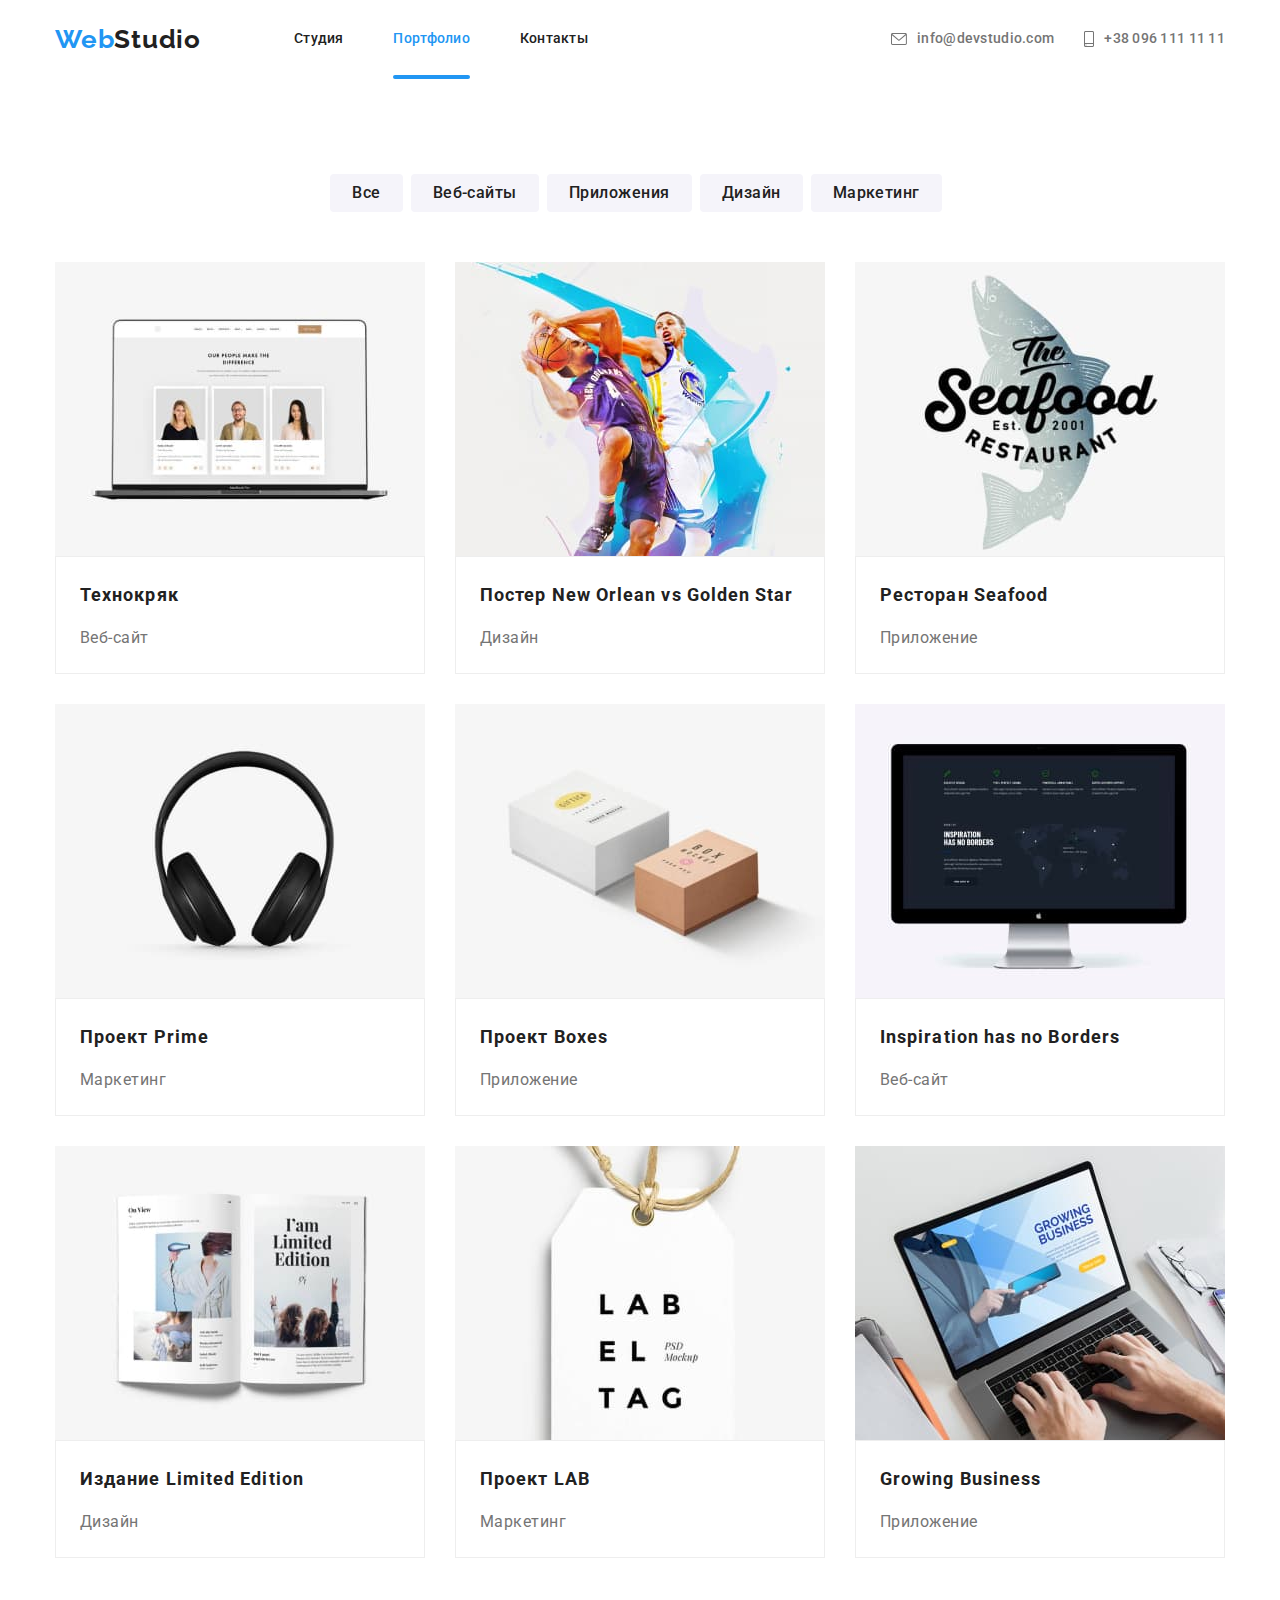
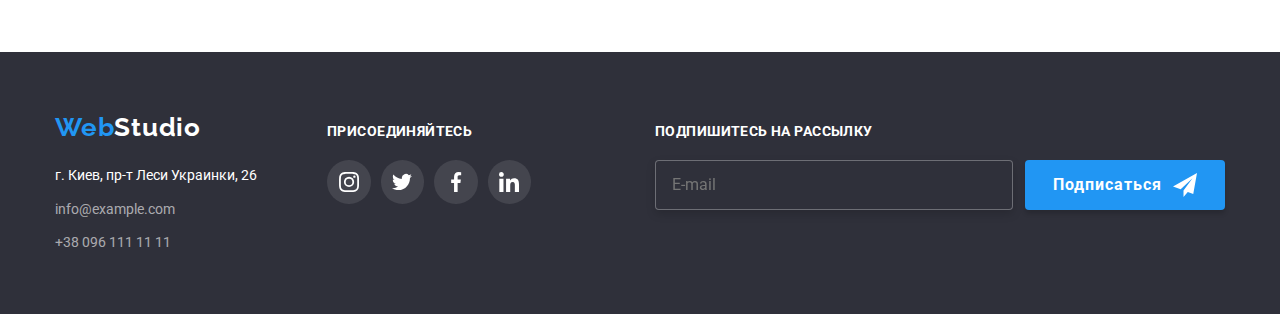
==== commit 3aa5883b: "hw-07" ====
--- a/portfolio.html
+++ b/portfolio.html
@@ -18,36 +18,40 @@
         <title>portfolio</title>
     </head>
     <body>
-        <header class="main-header">
-            <div class="container box">
-                <div class="logo main-logo">
-                    <a href="#" class="logo-web" id="1">Web<span class=" logo-studio logo-web">Studio</span>
+        <header class="header">
+            <div class="container header__box">
+                <div class="logo logo__main">
+                    <a href="" class="logo__web">Web<span class="logo__web logo__studio">Studio</span>
                     </a>
                 </div>
-                <nav>
+                <nav class="navigation__main">
                     <ul class="navigation">
-                        <li class="nav-list"><a class="nav-link" href="./index.html">Студия</a></li>
-                        <li class="nav-list">
-                                <a class="nav-link port-nav-link-list port-portfolio" href="./portfolio.html">Портфолио</a>
-                        </li>
-                        <li class="nav-list"><a class="nav-link" href="">Кoнтакты</a></li>
+                        <li class="navigation__list">
+                            <a class="navigation__link" href="./index.html">Студия</a>
+                        </li>
+                        <li class="navigation__list">
+                            <a class="navigation__link navigation__list_current" href="./portfolio.html">Портфолио</a>
+                        </li>
+                        <li class="navigation__list">
+                            <a class="navigation__link" href="">Кoнтакты</a>
+                        </li>
                     </ul>
                 </nav>
-
+        
                 <a class="header-contacts email" href="mailto:info@devstudio.com">
                     <svg class="envelope">
                         <use href="./images/sprite.svg#envelope"></use>
                     </svg>
                     info@devstudio.com</a>
-                
+        
                 <!-- phone number-->
-                
+        
                 <a class="header-contacts tel" href="tel:+380961111111">
                     <svg class="smartphone">
                         <use href="./images/sprite.svg#smartphone"></use>
                     </svg>+38 096 111 11 11
                 </a>
-                
+        
             </div>
         </header>
 
@@ -191,7 +195,7 @@
             <div class="container footer-blocks">
                 <div>
                     <div class="logo logo-footer">
-                        <a href="" class="logo-web" id="1">Web<span class="logo-web logo-studio-footer">Studio</span>
+                        <a href="" class="logo__web" id="1">Web<span class="logo__web logo-footer__studio">Studio</span>
                         </a>
                     </div>
                     <address class="address">
@@ -205,34 +209,33 @@
                 <div class="footer-social">
                     <p class="footer-list">Присоединяйтесь</p>
                     <ul class="footer-icons">
-                        <li class="team-icon-list">
-                            <a href="https://www.instagram.com
-                " alt="instagram" class="team-a-icons  footer-a-icons">
-                                <svg class="team-list">
+                        <li class="team__icon-list">
+                            <a href="https://www.instagram.com" alt="instagram" class="team__a-icons  footer-a-icons">
+                                <svg class="team__list">
                                     <use href="./images/sprite.svg#instagram" class="footer-icon">
                                     </use>
                                 </svg>
                             </a>
                         </li>
-                        <li class="team-icon-list">
-                            <a href="#" alt="social network" class="team-a-icons  footer-a-icons">
-                                <svg class="team-list">
+                        <li class="team__icon-list">
+                            <a href="#" alt="social network" class="team__a-icons  footer-a-icons">
+                                <svg class="team__list">
                                     <use href="./images/sprite.svg#twitter" class="footer-icon">
                                     </use>
                                 </svg>
                             </a>
                         </li>
-                        <li class="team-icon-list">
-                            <a href="#" alt="social network" class="team-a-icons  footer-a-icons">
-                                <svg class="team-list">
+                        <li class="team__icon-list">
+                            <a href="#" alt="social network" class="team__a-icons  footer-a-icons">
+                                <svg class="team__list">
                                     <use href="./images/sprite.svg#facebook" class="footer-icon">
                                     </use>
                                 </svg>
                             </a>
                         </li>
-                        <li class="team-icon-list">
-                            <a href="#" alt="social network" class="team-a-icons  footer-a-icons">
-                                <svg class="team-list">
+                        <li class="team__icon-list">
+                            <a href="#" alt="social network" class="team__a-icons  footer-a-icons">
+                                <svg class="team__list">
                                     <use href="./images/sprite.svg#linkedin" class="footer-icon">
                                     </use>
                                 </svg>
--- a/css/main.min.css
+++ b/css/main.min.css
@@ -1 +1 @@
-:root{--accent-color: #2196F3;--main-color-light-theme: #212121;--second-color-light-theme: #757575;--main-color-dark-theme: #FFFFFF;--form-btn-color: #188CE8;--color-light-theme: #FFFFFF;--header-border-bttm: #ECECEC;--svg-fill-main-color: #757575;--placeholder-color: #757575;--linear-gradient-color-from: rgba(47, 48, 58, 0.4);--linear-gradient-color-to: rgba(47, 48, 58, 0.4);--hero-btn-hover-color: #2196F3;--dest-background-color: #F5F4FA;--dest-hover-border-color: #000000;--busness-background-color: rgba(47, 48, 58, 0.8);--personal-background-color: #F5F4FA;--button-box-shadow: 0px 4px 4px rgba(0, 0, 0, 0.15);--team-shadow-card: 0px 1px 3px rgba(0, 0, 0, 0.12), 0px 1px 1px rgba(0, 0, 0, 0.14), 0px 2px 1px rgba(0, 0, 0, 0.2);--clients-card-main-color: #AFB1B8;--modal-background-color-backdrop: rgba(0, 0, 0, 0.1);--modal-background-color: #FFFFFF;--footer-background-color: #2F303A;--footer-address-color: rgba(255, 255, 255, 0.6);--footer-icons-background-color: rgba(255, 255, 255, 0.1);--footer-send-icon: #FFFFFF;--transition-dur-fun: 250ms cubic-bezier(0.4, 0, 0.2, 1);--portfolio-button-background-color: #F5F4FA;--portfolio-project-background: #FFFFFF;--portfolio-drop-shadow: drop-shadow(0px 4px 4px rgba(0, 0, 0, 0.25));--portfolio-link-color: #757575;--portfolio-title-link: #EEEEEE}.visuality-hidden{position:absolute;width:1px;height:1px;padding:0;margin:-1px;border:0;clip:rect(0 0 0 0);overflow:hidden}h1,h2,h3,h4,p{margin:0;padding:0}img{display:block;padding-left:0}body{margin-left:auto;margin-right:auto}html,body,header,footer,.port-main{font-family:"Roboto";font-style:normal;box-sizing:border-box;text-decoration:none}link{text-decoration:none}button{cursor:pointer;padding:0}ul,nl{list-style-type:NONE;font-size:0;padding:0}section{padding:94px 0}.container{width:1200px;margin-left:auto;margin-right:auto;padding-left:15px;padding-right:15px;box-sizing:border-box}.button{display:block;width:200px;height:50px;margin-right:auto;margin-left:auto;align-items:center;text-align:center;background:var(--accent-color);border:0px;box-shadow:var(--button-box-shadow);border-radius:4px;font-weight:700;font-size:16px;line-height:1.75;letter-spacing:.06em;color:var(--main-color-dark-theme);transition:var(--transition-dur-fun)}.button:hover,.button:focus{background-color:var(--hero-btn-hover-color);border-color:var(--main-color-dark-theme)}.section-title{text-align:center;font-style:normal;font-weight:700;font-size:36px;line-height:1.17;letter-spacing:.03em;margin-bottom:50px;color:var(--main-color-light-theme)}.backdrop{position:fixed;top:0;left:0;width:100%;height:100%;background-color:var(--modal-background-color-backdrop);opacity:1;transition:opacity}.backdrop.is-hidden{opacity:0;pointer-events:none;transform:translate(-50%, -50%) scale(1.1)}.modal{position:absolute;top:50%;left:50%;width:528px;min-height:581px;padding:40px;transform:translate(-50%, -50%) scale(1);opacity:1;background:var(--modal-background-color);box-shadow:0px 1px 3px rgba(0,0,0,.12),0px 1px 1px rgba(0,0,0,.14),0px 2px 1px rgba(0,0,0,.2);border-radius:4px;transition:transform var(--transition-dur-fun),opacity var(--transition-dur-fun)}.backdrop.is-hidden .modal{opacity:0}.mdl-button{position:absolute;top:8px;right:8px;width:30px;height:30px;border:0;margin:0;background-color:var(--main-color-dark-theme)}.cls-mdl-button-svg{height:30px;width:30px;fill:var(--dest-hover-border-color);border-radius:50%;border:1px solid rgba(0,0,0,.1);transition:fill var(--transition-dur-fun)}.cls-mdl-button-svg:hover,.cls-mdl-button-svg:focus{fill:var(--accent-color)}.form-title{font-weight:700;font-size:20px;line-height:1.15;text-align:center;letter-spacing:.03em;margin-bottom:12px;color:var(--main-color-light-theme)}.form-input{display:flex;flex-direction:column;margin-bottom:10px}.form-list-name{display:flex;flex-direction:column;margin-bottom:4px;font-weight:400;font-size:12px;line-height:1.12;letter-spacing:.01em;color:var(--second-color-light-theme)}.form-input-field{width:100%;padding:11px 12px;padding-left:42px;border:none;border-radius:4px;font-size:14px;outline:none;cursor:pointer;border:1px solid rgba(33,33,33,.2);transition:border var(--transition-dur-fun)}.form-input-field:hover,.form-input-field:focus{border:1px solid var(--accent-color)}.form-input-field input::placeholder{color:var(--placeholder-color)}.f-svg{position:relative;margin-bottom:10px}.form-svg{position:absolute;content:"";display:inline-block;top:50%;left:12px;transform:translateY(-50%);background-repeat:no-repeat;background-size:contain;width:18px;height:18px;fill:var(--main-color-light-theme);transition:fill var(--transition-dur-fun)}.form-input-field:hover+.form-svg,.form-input-field:focus+.form-svg{fill:var(--accent-color)}.form-solusion{font-weight:400;font-size:14px;line-height:1.71;letter-spacing:.03em;margin-bottom:30px;color:var(--second-color-light-theme)}.form-button{padding:10px 55px;background:var(--form-btn-color);border-color:var(--form-btn-color);transition:border-color var(--transition-dur-fun),box-shadow var(--transition-dur-fun)}.form-button:hover,.form-button:focus{box-shadow:0px 4px 4px rgba(0,0,0,.15)}.label-checkbox{position:relative;display:inline-block;align-items:center;text-align:right;padding-right:12px;margin-bottom:30px;width:100%;font-weight:400;font-size:14px;line-height:1.71;letter-spacing:.03em;color:var(--svg-fill-main-color)}.checkbox-check{position:absolute;left:12px;top:50%;transform:translateY(-50%);width:16px;height:15px}.form-checkbox:checked+.checkbox-check{visibility:hidden}.checkbox-not-check{visibility:hidden}.form-checkbox:checked~.checkbox-not-check{visibility:visible}.contract{font-weight:400;font-size:14px;line-height:1.71;letter-spacing:.03em;color:var(--accent-color)}.form-comment{resize:none;font-weight:400;font-size:14px;line-height:1.12;letter-spacing:.01em;padding:12px 16px}.main-header{border-bottom:1px solid var(--header-border-bttm)}.box{padding-top:24px;padding-bottom:25px;display:flex;align-items:center}.main-logo{margin-right:93px}.logo{font-family:"Raleway",sans-serif;font-weight:700;font-size:26px;line-height:1.19;letter-spacing:.03em;text-decoration:none}.logo-web{text-decoration:var(--color-light-theme);color:var(--accent-color);transition:text-decoration var(--transition-dur-fun)}.logo-web:hover,.logo-web:focus{text-decoration:2px solid var(--accent-color) underline}.logo-studio{color:var(--main-color-light-theme)}.navigation{top:32px;width:294px;display:flex;justify-content:space-between}.nav-link{font-weight:500;font-size:14px;line-height:1.14;letter-spacing:.02em;text-decoration:none;color:var(--main-color-light-theme);transition-property:color;transition:color var()}.nav-link:hover,.nav-link:focus{color:var(--accent-color)}.nav-list{position:relative}.nav-link-list::after,.port-nav-link-list::after{content:"";position:absolute;left:0;top:calc(50% + 40px - 4px);width:100%;height:4px;background-color:var(--accent-color);border-radius:2px}.header-contacts{display:flex;align-items:center;font-weight:500;font-size:14px;line-height:1.14;letter-spacing:.02em;text-decoration:none;color:var(--second-color-light-theme);transition:color var(--transition-dur-fun)}.email{margin-right:30px;margin-left:auto}.email:hover,.email:focus{color:var(--accent-color)}.tel:hover,.tel:focus{color:var(--accent-color)}.envelope,.smartphone{margin-right:10px;padding:0;background-size:contain;fill:var(--svg-fill-main-color);transition:fill var(--transition-dur-fun)}.email:hover .envelope,.email:focus .envelope,.tel:hover .envelope,.tel:focus .envelope,.email:hover .smartphone,.email:focus .smartphone,.tel:hover .smartphone,.tel:focus .smartphone{fill:var(--accent-color)}.envelope{width:16px;height:12px}.smartphone{width:10px;height:16px}.hero{width:1600px;margin-left:auto;margin-right:auto;padding-top:200px;padding-bottom:200px;align-items:center}.with-img{background-image:linear-gradient(to top, var(--linear-gradient-color-from), var(--linear-gradient-color-to)),url("../images/main/bckgrnd-img.jpg"),linear-gradient(to top, var(--linear-gradient-color-from), var(--linear-gradient-color-to));content:"";background-repeat:no-repeat}.hero-title{font-weight:900;font-size:44px;line-height:1.36;text-align:center;letter-spacing:.06em;text-transform:uppercase;color:var(--main-color-dark-theme);margin-bottom:30px}.destination-item{display:flex;justify-content:space-between}.destination-box{width:calc((100% - 90px)/4);font-size:1rem}.dest-befor{height:120px;display:flex;justify-content:center;align-items:center;background-color:var(--dest-background-color);border:none;transition-property:filter,border;transition:filter var(--transition-dur-fun),border var(--transition-dur-fun)}.dest-befor:hover{filter:drop-shadow(0px 4px 4px rgba(0, 0, 0, 0.25));border:1px solid var(--dest-hover-border-color)}.dest-img{width:70px;height:70px}.destination-title-item{font-weight:700;font-size:14px;line-height:1.14;letter-spacing:.03em;text-transform:uppercase;padding-top:30px;margin-bottom:10px;color:var(--main-color-light-theme)}.destination-link{font-weight:400;font-size:14px;line-height:1.71;letter-spacing:.03em;color:var(--second-color-light-theme)}.business-photo{padding-top:0}.business-photo-item{display:flex;flex-direction:row;justify-content:space-between}.business-photo-img{position:relative;width:calc((100% - 60px)/3)}.business-block{position:absolute;width:100%;height:70px;align-items:center;bottom:0;display:flex;justify-content:center;background-color:var(--busness-background-color)}.bsn-info{font-weight:700;font-size:14px;line-height:1.12;letter-spacing:.03em;text-transform:uppercase;color:var(--main-color-dark-theme)}.personal{background-color:var(--personal-background-color)}.team{display:flex;justify-content:space-between}.own-data{background:var(--main-color-dark-theme);text-align:center}.name-job{box-shadow:var(--team-shadow-card);border-radius:0px 0px 4px 4px}.name{padding-top:30px;padding-bottom:10px;font-weight:500;font-size:16px;line-height:1.17;letter-spacing:.03em;color:var(--main-color-light-theme)}.job-name{font-weight:400;font-size:16px;line-height:1.19;color:var(--second-color-light-theme)}.team-icons{display:flex;padding:16px 32px 30px 32px;justify-content:space-between;fill:var(--second-color-light-theme)}.team-icon-list{width:calc((100% - 30px)/4)}.team-a-icons{width:100%;height:44px;border-radius:50%;display:flex;justify-content:center;align-items:center;background-color:var(--main-color-dark-theme);border-color:var(--main-color-dark-theme);fill:var(--clients-card-main-color);transition-property:fill;transition:fill var(--transition-dur-fun),background-color var(--transition-dur-fun)}.team-a-icons:hover,.team-a-icons:focus{border-radius:50%;fill:var(--main-color-dark-theme);background-color:var(--accent-color);border:var(--accent-color);outline:none}.team-list{content:"";background-repeat:no-repeat;width:20px;height:20px;background-size:contain}.clients-icons{display:flex;justify-content:space-between}.clients-icon-list{width:calc((100% - 150px)/6);height:92px}.clients-link{width:100%;height:100%;display:flex;justify-content:center;align-items:center;background-color:var(--main-color-dark-theme);border:1px solid var(--clients-card-main-color);border-radius:4px;fill:var(--clients-card-main-color);transition-property:fill;transition:fill var(--transition-dur-fun),border var(--transition-dur-fun)}.clients-link:focus,.clients-link:hover{outline:none;border:1px solid var(--accent-color);fill:var(--accent-color)}.clients-list{width:106px;height:60px;border:none}.port-portfolio{color:var(--accent-color)}.port-main{padding-top:94px}.port-box{display:flex;flex-direction:row;align-items:center}.port-filters{margin-bottom:50px;justify-content:center;display:flex;flex-direction:row;text-align:center}.port-filters .port-button{padding:6px 22px;background-color:var(--portfolio-button-background-color);font-weight:500;font-size:16px;line-height:1.625;letter-spacing:.03em;margin-right:8px;border-radius:4px;border:var(--portfolio-button-background-color);color:var(--main-color-light-theme);transition-property:filter;transition:filter var(--transition-dur-fun),background-color var(--transition-dur-fun),color var(--transition-dur-fun)}.port-filters .port-button:hover,.port-filters .port-button:focus{background-color:var(--accent-color);color:var(--main-color-dark-theme);filter:drop-shadow(0px 4px 4px rgba(0, 0, 0, 0.25));outline:none}.port-button{padding:6px 22px;background-color:var(--portfolio-button-background-color);font-weight:500;font-size:16px;line-height:1.625;letter-spacing:.03em;margin-right:8px;border-radius:4px;border:var(--portfolio-button-background-color);color:var(--main-color-light-theme);transition-property:filter;transition:filter var(--transition-dur-fun),background-color var(--transition-dur-fun),color var(--transition-dur-fun)}.port-button:hover,.port-button:focus{background-color:var(--accent-color);color:var(--main-color-dark-theme);filter:drop-shadow(0px 4px 4px rgba(0, 0, 0, 0.25));outline:none}.port-projects{display:flex;flex-wrap:wrap;gap:30px}.port-projects .port-project{position:relative;width:calc((100% - 60px)/3);background:#fff;overflow:hidden;transition-property:filter;transition:filter var(--transition-dur-fun)}.port-projects .port-project:hover{filter:var(--portfolio-drop-shadow)}.port-overlay-overflow{display:inline-block;content:"";position:absolute;top:0;left:0;width:100%;height:294px;overflow:hidden}.port-overlay-overflow .port-overlay{display:inline-block;content:"";position:absolute;top:0;left:0;width:100%;height:100%;padding:63px 24px;background-color:var(--accent-color);opacity:.9;outline:var(--accent-color);transform:translateY(101%);transition-property:transform;transition:transform var(--transition-dur-fun)}.port-project:hover .port-overlay-overflow .port-overlay{transform:translateY(0%)}.port-overlay-overflow .port-overlay .port-overlay-text{font-weight:400;font-size:18px;line-height:1.56;letter-spacing:.03em;color:var(--main-color-dark-theme)}.port-title-link{padding:20px 24px 20px 24px;border:1px solid #eee}.port-title-link .port-title{margin-bottom:10px;font-weight:700;font-size:18px;line-height:2;letter-spacing:.06em;color:var(--main-color-light-theme)}.port-title-link .port-link{font-weight:400;font-size:16px;line-height:1.88;letter-spacing:.03em;color:var(--portfolio-link-color)}.port-nav-link-list::after{content:"";position:absolute;left:0;top:calc(50% + 40px - 4px);width:100%;height:4px;background-color:var(--accent-color);border-radius:2px}.footer{background-color:var(--footer-background-color);padding:60px 0px;display:flex;flex-direction:column}.footer-blocks{display:flex}.logo-footer{margin-bottom:20px}.logo-studio-footer{color:var(--main-color-dark-theme)}.address{color:var(--footer-address-color);display:flex;flex-direction:column;font-style:normal}.address-link{font-weight:400;font-size:14px;line-height:1.74;color:var(--footer-address-color);text-decoration:none}.email-footer{margin:10px 0 8px 0}.address-city{color:var(--main-color-dark-theme)}.footer-social{padding-left:70px;padding-top:12px}.footer-list{font-weight:700;font-size:14px;line-height:1.12;letter-spacing:.03em;text-transform:uppercase;margin-bottom:20px;color:var(--main-color-dark-theme)}.footer-icons{display:flex;justify-content:space-between;width:204px}.footer-a-icons{border:0;border-radius:50%;background:var(--footer-icons-background-color);fill:var(--main-color-dark-theme);outline:none;transition-property:background-color;transition:background-color var(--transition-dur-fun)}.footer-form{padding-top:12px;margin:0;margin-left:auto}.footer-form-title{margin-bottom:20px;font-weight:700;font-size:14px;line-height:1.12;letter-spacing:.03em;text-transform:uppercase;color:var(--main-color-dark-theme)}.footer-form-mail-btn{display:flex}.footer-input{width:358px;padding:14px 16px;margin-right:12px;margin-left:auto;font-size:16px;color:var(--main-color-dark-theme);background-color:var(--footer-background-color);border:1px solid rgba(255,255,255,.3);filter:drop-shadow(0px 4px 4px rgba(0, 0, 0, 0.15));border-radius:4px}.footer-form-btn{position:relative;margin-right:0;text-align:start;padding:0 28px;border-color:var(--accent-color);outline:none;cursor:pointer}.footer-send-svg{position:absolute;top:50%;right:28px;transform:translateY(-50%);content:"";width:24px;height:24px;padding:0;background-repeat:no-repeat;background-size:contain;fill:var(--footer-send-icon)}/*# sourceMappingURL=main.min.css.map */+:root{--accent-color: #2196F3;--main-color-light-theme: #212121;--second-color-light-theme: #757575;--main-color-dark-theme: #FFFFFF;--form-btn-color: #188CE8;--color-light-theme: #FFFFFF;--header-border-bttm: #ECECEC;--svg-fill-main-color: #757575;--placeholder-color: #757575;--linear-gradient-color-from: rgba(47, 48, 58, 0.4);--linear-gradient-color-to: rgba(47, 48, 58, 0.4);--hero-btn-hover-color: #2196F3;--dest-background-color: #F5F4FA;--dest-hover-border-color: #000000;--busness-background-color: rgba(47, 48, 58, 0.8);--personal-background-color: #F5F4FA;--button-box-shadow: 0px 4px 4px rgba(0, 0, 0, 0.15);--team-shadow-card: 0px 1px 3px rgba(0, 0, 0, 0.12), 0px 1px 1px rgba(0, 0, 0, 0.14), 0px 2px 1px rgba(0, 0, 0, 0.2);--clients-card-main-color: #AFB1B8;--modal-background-color-backdrop: rgba(0, 0, 0, 0.1);--modal-background-color: #FFFFFF;--footer-background-color: #2F303A;--footer-address-color: rgba(255, 255, 255, 0.6);--footer-icons-background-color: rgba(255, 255, 255, 0.1);--footer-send-icon: #FFFFFF;--transition-dur-fun: 250ms cubic-bezier(0.4, 0, 0.2, 1);--portfolio-button-background-color: #F5F4FA;--portfolio-project-background: #FFFFFF;--portfolio-drop-shadow: drop-shadow(0px 4px 4px rgba(0, 0, 0, 0.25));--portfolio-link-color: #757575;--portfolio-title-link: #EEEEEE}.visuality-hidden{position:absolute;width:1px;height:1px;padding:0;margin:-1px;border:0;clip:rect(0 0 0 0);overflow:hidden}h1,h2,h3,h4,p{margin:0;padding:0}img{display:block;padding-left:0}body{margin-left:auto;margin-right:auto}html,body,header,footer,.port-main{font-family:"Roboto";font-style:normal;box-sizing:border-box;text-decoration:none}link{text-decoration:none}button{cursor:pointer;padding:0}ul,nl{list-style-type:NONE;font-size:0;padding:0}section{padding:94px 0}.container{width:1200px;margin-left:auto;margin-right:auto;padding-left:15px;padding-right:15px;box-sizing:border-box}.button{display:block;width:200px;height:50px;margin-right:auto;margin-left:auto;align-items:center;text-align:center;background:var(--accent-color);border:0px;box-shadow:var(--button-box-shadow);border-radius:4px;font-weight:700;font-size:16px;line-height:1.75;letter-spacing:.06em;color:var(--main-color-dark-theme);transition:var(--transition-dur-fun)}.button:hover,.button:focus{background-color:var(--hero-btn-hover-color);border-color:var(--main-color-dark-theme)}.section-title{text-align:center;font-style:normal;font-weight:700;font-size:36px;line-height:1.17;letter-spacing:.03em;margin-bottom:50px;color:var(--main-color-light-theme)}.backdrop{position:fixed;top:0;left:0;width:100%;height:100%;background-color:var(--modal-background-color-backdrop);opacity:1;transition:opacity}.backdrop.is-hidden{opacity:0;pointer-events:none;transform:translate(-50%, -50%) scale(1.1)}.modal{position:absolute;top:50%;left:50%;width:528px;min-height:581px;padding:40px;transform:translate(-50%, -50%) scale(1);opacity:1;background:var(--modal-background-color);box-shadow:0px 1px 3px rgba(0,0,0,.12),0px 1px 1px rgba(0,0,0,.14),0px 2px 1px rgba(0,0,0,.2);border-radius:4px;transition:transform var(--transition-dur-fun),opacity var(--transition-dur-fun)}.backdrop.is-hidden .modal{opacity:0}.mdl-button{position:absolute;top:8px;right:8px;width:30px;height:30px;border:0;margin:0;background-color:var(--main-color-dark-theme)}.cls-mdl-button-svg{height:30px;width:30px;fill:var(--dest-hover-border-color);border-radius:50%;border:1px solid rgba(0,0,0,.1);transition:fill var(--transition-dur-fun)}.cls-mdl-button-svg:hover,.cls-mdl-button-svg:focus{fill:var(--accent-color)}.modal__form-title{font-weight:700;font-size:20px;line-height:1.15;text-align:center;letter-spacing:.03em;margin-bottom:12px;color:var(--main-color-light-theme)}.modal__form-input{display:flex;flex-direction:column;margin-bottom:10px}.modal__form-list-name{display:flex;flex-direction:column;margin-bottom:4px;font-weight:400;font-size:12px;line-height:1.12;letter-spacing:.01em;color:var(--second-color-light-theme)}.modal__f-svg{position:relative;margin-bottom:10px}.modal__form-input-field{width:100%;padding:11px 12px;padding-left:42px;border:none;border-radius:4px;font-size:14px;outline:none;cursor:pointer;border:1px solid rgba(33,33,33,.2);transition:border var(--transition-dur-fun)}.modal__form-input-field:hover,.modal__form-input-field:focus{border:1px solid var(--accent-color)}.modal__form-input-field input::placeholder{color:var(--placeholder-color)}.modal__form-svg{position:absolute;content:"";display:inline-block;top:50%;left:12px;transform:translateY(-50%);background-repeat:no-repeat;background-size:contain;width:18px;height:18px;fill:var(--main-color-light-theme);transition:fill var(--transition-dur-fun)}.modal__form-input-field:hover+.modal__form-svg,.modal__form-input-field:focus+.modal__form-svg{fill:var(--accent-color)}.modal__form-solusion{font-weight:400;font-size:14px;line-height:1.71;letter-spacing:.03em;margin-bottom:30px;color:var(--second-color-light-theme)}.modal__form-button{padding:10px 55px;background:var(--form-btn-color);border-color:var(--form-btn-color);transition:border-color var(--transition-dur-fun),box-shadow var(--transition-dur-fun)}.modal__form-button:hover,.modal__form-button:focus{box-shadow:0px 4px 4px rgba(0,0,0,.15)}.modal__label-checkbox{position:relative;display:inline-block;align-items:center;text-align:right;padding-right:12px;margin-bottom:30px;width:100%;font-weight:400;font-size:14px;line-height:1.71;letter-spacing:.03em;color:var(--svg-fill-main-color)}.modal__label-checkbox .contract{color:var(--accent-color)}.checkbox-check{position:absolute;left:12px;top:50%;transform:translateY(-50%);width:16px;height:15px}.modal__form-checkbox:checked+.checkbox-check{visibility:hidden}.checkbox-not-check{visibility:hidden}.modal__form-checkbox:checked~.checkbox-not-check{visibility:visible}.modal__form-comment{resize:none;font-weight:400;font-size:14px;line-height:1.12;letter-spacing:.01em;padding:12px 16px}.main-header{border-bottom:1px solid var(--header-border-bttm)}.header__box{padding-top:24px;padding-bottom:25px;display:flex;align-items:center}.logo__main{margin-right:93px}.logo{font-family:"Raleway",sans-serif;font-weight:700;font-size:26px;line-height:1.19;letter-spacing:.03em;text-decoration:none}.logo__web{text-decoration:var(--color-light-theme);color:var(--accent-color);transition:text-decoration var(--transition-dur-fun)}.logo__web:hover,.logo__web:focus{text-decoration:2px solid var(--accent-color) underline}.logo__studio{color:var(--main-color-light-theme)}.navigation{top:32px;width:294px;display:flex;justify-content:space-between}.navigation__link{font-weight:500;font-size:14px;line-height:1.14;letter-spacing:.02em;text-decoration:none;color:var(--main-color-light-theme);transition-property:color;transition:color var()}.navigation__link:hover,.navigation__link:focus{color:var(--accent-color)}.navigation__list{position:relative}.navigation__list_current{color:var(--accent-color)}.navigation__list_current::after{content:"";position:absolute;left:0;top:calc(50% + 40px - 4px);width:100%;height:4px;background-color:var(--accent-color);border-radius:2px}.header-contacts{display:flex;align-items:center;font-weight:500;font-size:14px;line-height:1.14;letter-spacing:.02em;text-decoration:none;color:var(--second-color-light-theme);transition:color var(--transition-dur-fun)}.email{margin-right:30px;margin-left:auto}.email:hover,.email:focus{color:var(--accent-color)}.tel:hover,.tel:focus{color:var(--accent-color)}.envelope,.smartphone{margin-right:10px;padding:0;background-size:contain;fill:var(--svg-fill-main-color);transition:fill var(--transition-dur-fun)}.email:hover .envelope,.email:focus .envelope,.tel:hover .envelope,.tel:focus .envelope,.email:hover .smartphone,.email:focus .smartphone,.tel:hover .smartphone,.tel:focus .smartphone{fill:var(--accent-color)}.envelope{width:16px;height:12px}.smartphone{width:10px;height:16px}.hero{width:1600px;margin-left:auto;margin-right:auto;padding-top:200px;padding-bottom:200px;align-items:center}.with-img{background-image:linear-gradient(to top, var(--linear-gradient-color-from), var(--linear-gradient-color-to)),url("../images/main/bckgrnd-img.jpg"),linear-gradient(to top, var(--linear-gradient-color-from), var(--linear-gradient-color-to));content:"";background-repeat:no-repeat}.hero-title{font-weight:900;font-size:44px;line-height:1.36;text-align:center;letter-spacing:.06em;text-transform:uppercase;color:var(--main-color-dark-theme);margin-bottom:30px}.destination__item{display:flex;justify-content:space-between}.destination__box{width:calc((100% - 90px)/4);font-size:1rem}.destination__befor{height:120px;display:flex;justify-content:center;align-items:center;background-color:var(--dest-background-color);border:none;transition-property:filter,border;transition:filter var(--transition-dur-fun),border var(--transition-dur-fun)}.destination__befor:hover{filter:drop-shadow(0px 4px 4px rgba(0, 0, 0, 0.25));border:1px solid var(--dest-hover-border-color)}.destination__img{width:70px;height:70px}.destination__title-item{font-weight:700;font-size:14px;line-height:1.14;letter-spacing:.03em;text-transform:uppercase;padding-top:30px;margin-bottom:10px;color:var(--main-color-light-theme)}.destination__link{font-weight:400;font-size:14px;line-height:1.71;letter-spacing:.03em;color:var(--second-color-light-theme)}.business__photo{padding-top:0}.business__photo-item{display:flex;flex-direction:row;justify-content:space-between}.business__photo-img{position:relative;width:calc((100% - 60px)/3)}.business__block{position:absolute;width:100%;height:70px;align-items:center;bottom:0;display:flex;justify-content:center;background-color:var(--busness-background-color)}.business__info{font-weight:700;font-size:14px;line-height:1.12;letter-spacing:.03em;text-transform:uppercase;color:var(--main-color-dark-theme)}.personal{background-color:var(--personal-background-color)}.team{display:flex;justify-content:space-between}.team__own-data{background:var(--main-color-dark-theme);text-align:center}.team__name-job{box-shadow:var(--team-shadow-card);border-radius:0px 0px 4px 4px}.team__name{padding-top:30px;padding-bottom:10px;font-weight:500;font-size:16px;line-height:1.17;letter-spacing:.03em;color:var(--main-color-light-theme)}.job-name{font-weight:400;font-size:16px;line-height:1.19;color:var(--second-color-light-theme)}.team__icons{display:flex;padding:16px 32px 30px 32px;justify-content:space-between;fill:var(--second-color-light-theme)}.team__icon-list{width:calc((100% - 30px)/4)}.team__a-icons{width:100%;height:44px;border-radius:50%;display:flex;justify-content:center;align-items:center;background-color:var(--main-color-dark-theme);border-color:var(--main-color-dark-theme);fill:var(--clients-card-main-color);transition-property:fill;transition:fill var(--transition-dur-fun),background-color var(--transition-dur-fun)}.team__a-icons:hover,.team__a-icons:focus{border-radius:50%;fill:var(--main-color-dark-theme);background-color:var(--accent-color);border:var(--accent-color);outline:none}.team__list{content:"";background-repeat:no-repeat;width:20px;height:20px;background-size:contain}.clients__icons{display:flex;justify-content:space-between}.clients__icon-list{width:calc((100% - 150px)/6);height:92px}.clients__link{width:100%;height:100%;display:flex;justify-content:center;align-items:center;background-color:var(--main-color-dark-theme);border:1px solid var(--clients-card-main-color);border-radius:4px;fill:var(--clients-card-main-color);transition-property:fill;transition:fill var(--transition-dur-fun),border var(--transition-dur-fun)}.clients__link:focus,.clients__link:hover{outline:none;border:1px solid var(--accent-color);fill:var(--accent-color)}.clients__list{width:106px;height:60px;border:none}.port-portfolio{color:var(--accent-color)}.port-main{padding-top:94px}.port-box{display:flex;flex-direction:row;align-items:center}.port-filters{margin-bottom:50px;justify-content:center;display:flex;flex-direction:row;text-align:center}.port-filters .port-button{padding:6px 22px;background-color:var(--portfolio-button-background-color);font-weight:500;font-size:16px;line-height:1.625;letter-spacing:.03em;margin-right:8px;border-radius:4px;border:var(--portfolio-button-background-color);color:var(--main-color-light-theme);transition-property:filter;transition:filter var(--transition-dur-fun),background-color var(--transition-dur-fun),color var(--transition-dur-fun)}.port-filters .port-button:hover,.port-filters .port-button:focus{background-color:var(--accent-color);color:var(--main-color-dark-theme);filter:drop-shadow(0px 4px 4px rgba(0, 0, 0, 0.25));outline:none}.port-button{padding:6px 22px;background-color:var(--portfolio-button-background-color);font-weight:500;font-size:16px;line-height:1.625;letter-spacing:.03em;margin-right:8px;border-radius:4px;border:var(--portfolio-button-background-color);color:var(--main-color-light-theme);transition-property:filter;transition:filter var(--transition-dur-fun),background-color var(--transition-dur-fun),color var(--transition-dur-fun)}.port-button:hover,.port-button:focus{background-color:var(--accent-color);color:var(--main-color-dark-theme);filter:drop-shadow(0px 4px 4px rgba(0, 0, 0, 0.25));outline:none}.port-projects{display:flex;flex-wrap:wrap;gap:30px}.port-projects .port-project{position:relative;width:calc((100% - 60px)/3);background:#fff;overflow:hidden;transition-property:filter;transition:filter var(--transition-dur-fun)}.port-projects .port-project:hover{filter:var(--portfolio-drop-shadow)}.port-overlay-overflow{display:inline-block;content:"";position:absolute;top:0;left:0;width:100%;height:294px;overflow:hidden}.port-overlay-overflow .port-overlay{display:inline-block;content:"";position:absolute;top:0;left:0;width:100%;height:100%;padding:63px 24px;background-color:var(--accent-color);opacity:.9;outline:var(--accent-color);transform:translateY(101%);transition-property:transform;transition:transform var(--transition-dur-fun)}.port-project:hover .port-overlay-overflow .port-overlay{transform:translateY(0%)}.port-overlay-overflow .port-overlay .port-overlay-text{font-weight:400;font-size:18px;line-height:1.56;letter-spacing:.03em;color:var(--main-color-dark-theme)}.port-title-link{padding:20px 24px 20px 24px;border:1px solid #eee}.port-title-link .port-title{margin-bottom:10px;font-weight:700;font-size:18px;line-height:2;letter-spacing:.06em;color:var(--main-color-light-theme)}.port-title-link .port-link{font-weight:400;font-size:16px;line-height:1.88;letter-spacing:.03em;color:var(--portfolio-link-color)}.port-nav-link-list::after{content:"";position:absolute;left:0;top:calc(50% + 40px - 4px);width:100%;height:4px;background-color:var(--accent-color);border-radius:2px}.footer{background-color:var(--footer-background-color);padding:60px 0px;display:flex;flex-direction:column}.footer-blocks{display:flex}.logo-footer{margin-bottom:20px}.logo-footer__studio{color:var(--main-color-dark-theme)}.address{color:var(--footer-address-color);display:flex;flex-direction:column;font-style:normal}.address-link{font-weight:400;font-size:14px;line-height:1.74;color:var(--footer-address-color);text-decoration:none}.email-footer{margin:10px 0 8px 0}.address-city{color:var(--main-color-dark-theme)}.footer-social{padding-left:70px;padding-top:12px}.footer-list{font-weight:700;font-size:14px;line-height:1.12;letter-spacing:.03em;text-transform:uppercase;margin-bottom:20px;color:var(--main-color-dark-theme)}.footer-icons{display:flex;justify-content:space-between;width:204px}.footer-a-icons{border:0;border-radius:50%;background:var(--footer-icons-background-color);fill:var(--main-color-dark-theme);outline:none;transition-property:background-color;transition:background-color var(--transition-dur-fun)}.footer-form{padding-top:12px;margin:0;margin-left:auto}.footer-form-title{margin-bottom:20px;font-weight:700;font-size:14px;line-height:1.12;letter-spacing:.03em;text-transform:uppercase;color:var(--main-color-dark-theme)}.footer-form-mail-btn{display:flex}.footer-input{width:358px;padding:14px 16px;margin-right:12px;margin-left:auto;font-size:16px;color:var(--main-color-dark-theme);background-color:var(--footer-background-color);border:1px solid rgba(255,255,255,.3);filter:drop-shadow(0px 4px 4px rgba(0, 0, 0, 0.15));border-radius:4px}.footer-form-btn{position:relative;margin-right:0;text-align:start;padding:0 28px;border-color:var(--accent-color);outline:none;cursor:pointer}.footer-send-svg{position:absolute;top:50%;right:28px;transform:translateY(-50%);content:"";width:24px;height:24px;padding:0;background-repeat:no-repeat;background-size:contain;fill:var(--footer-send-icon)}/*# sourceMappingURL=main.min.css.map */